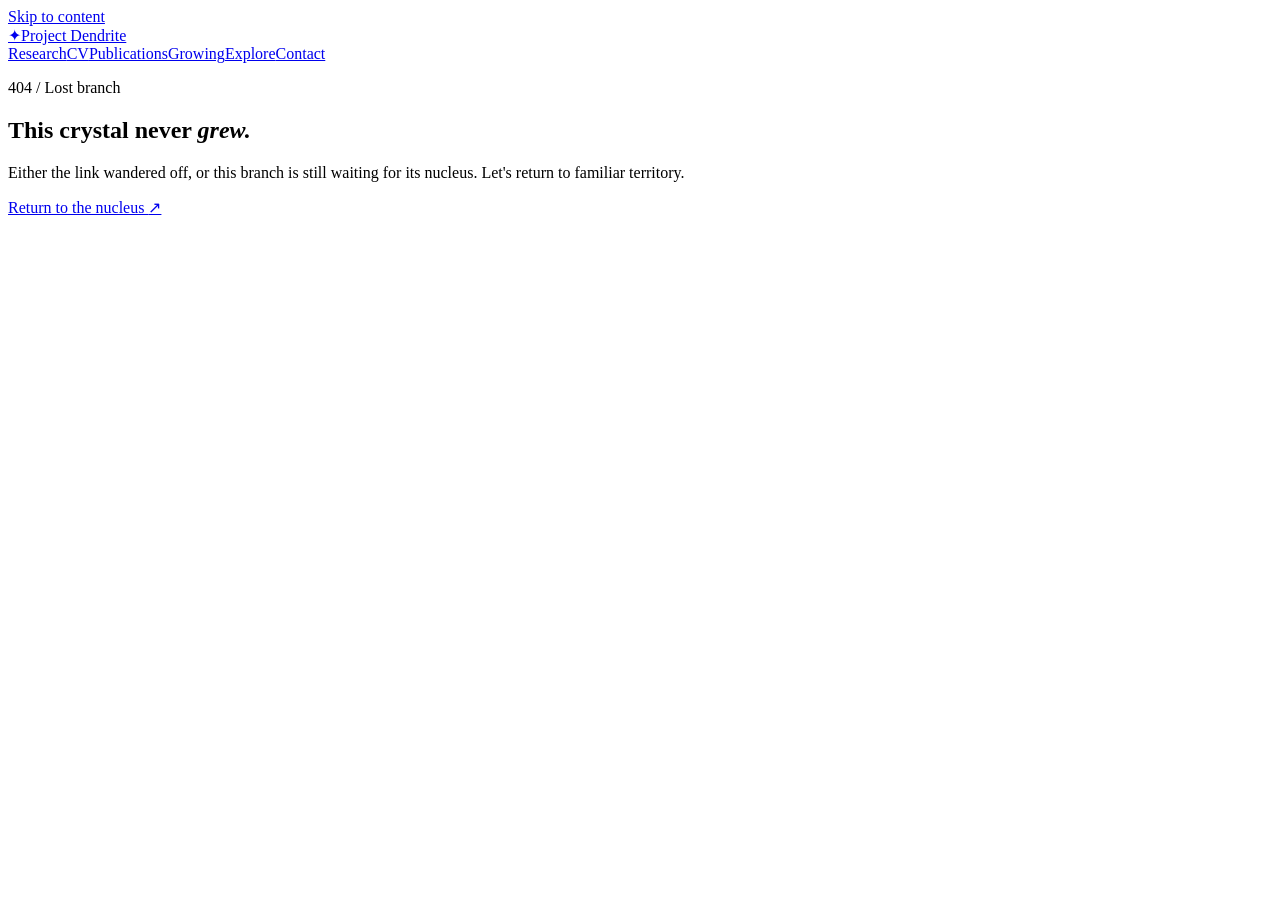
==== 404/index.html @ e02a98fd "Publish Ifzal Hussain portfolio" ====
<!DOCTYPE html><html lang="en" data-scroll-behavior="smooth" class="manrope_5285890a-module__0sAlGq__variable jetbrains_mono_e6129a51-module__UWGkRa__variable h-full antialiased"><head><meta charSet="utf-8"/><meta name="viewport" content="width=device-width, initial-scale=1"/><link rel="stylesheet" href="/ifzalhussain/_next/static/chunks/307wwhi88mes-.css" data-precedence="next"/><link rel="preload" as="script" fetchPriority="low" href="/ifzalhussain/_next/static/chunks/0iq1i69206cyl.js"/><script src="/ifzalhussain/_next/static/chunks/0xjh-9syx-g6-.js" async=""></script><script src="/ifzalhussain/_next/static/chunks/0iec5q4ack_04.js" async=""></script><script src="/ifzalhussain/_next/static/chunks/turbopack-0tcer0au8gz-w.js" async=""></script><script src="/ifzalhussain/_next/static/chunks/05-c3ty_6dwfk.js" async=""></script><script src="/ifzalhussain/_next/static/chunks/14mrh2-p_w84d.js" async=""></script><script src="/ifzalhussain/_next/static/chunks/2-gk0ekbneyay.js" async=""></script><meta name="robots" content="noindex"/><meta name="next-size-adjust" content=""/><title>Ifzal Hussain | Simulating Magic</title><meta name="description" content="The living portfolio of Ifzal Hussain, computational materials scientist, researcher, and lifelong learner."/><meta name="application-name" content="Project Dendrite"/><meta name="author" content="Ifzal Hussain"/><link rel="manifest" href="/ifzalhussain/manifest.webmanifest"/><meta name="keywords" content="Ifzal Hussain,computational materials science,solidification modelling,equiaxed grain growth,scientific computing"/><meta name="creator" content="Ifzal Hussain"/><meta property="og:title" content="Ifzal Hussain | Simulating Magic"/><meta property="og:description" content="Research, curiosity, travel, and growth in the living portfolio of computational materials scientist Ifzal Hussain."/><meta property="og:site_name" content="Project Dendrite"/><meta property="og:type" content="website"/><meta name="twitter:card" content="summary"/><meta name="twitter:title" content="Ifzal Hussain | Simulating Magic"/><meta name="twitter:description" content="A living portfolio of computational materials science, curiosity, and growth."/><link rel="icon" href="/ifzalhussain/icon.svg?icon.29_fpfyf3gnd_.svg" sizes="any" type="image/svg+xml"/><script src="/ifzalhussain/_next/static/chunks/0cz1d0mv5g_q7.js" noModule=""></script></head><body><div hidden=""><!--$--><!--/$--></div><a class="skip-link" href="#main-content">Skip to content</a><main class="inner-shell not-found-shell" id="main-content"><div class="atmosphere" aria-hidden="true"></div><header class="site-header"><a class="wordmark" aria-label="Project Dendrite home" href="/ifzalhussain/"><span class="wordmark-mark" aria-hidden="true">✦</span><span>Project Dendrite</span></a><nav class="site-nav" aria-label="Primary navigation"><a href="/ifzalhussain/research/">Research</a><a href="/ifzalhussain/cv/">CV</a><a href="/ifzalhussain/publications/">Publications</a><a href="/ifzalhussain/growing/">Growing</a><a href="/ifzalhussain/explorer/">Explore</a><a href="/ifzalhussain/contact/">Contact</a></nav></header><section class="not-found-content"><p class="section-index">404 / Lost branch</p><h1>This crystal never <em>grew.</em></h1><p>Either the link wandered off, or this branch is still waiting for its nucleus. Let&#x27;s return to familiar territory.</p><a class="text-link" href="/ifzalhussain/">Return to the nucleus <span aria-hidden="true">↗</span></a></section></main><!--$--><!--/$--><script src="/ifzalhussain/_next/static/chunks/0iq1i69206cyl.js" id="_R_" async=""></script><script>(self.__next_f=self.__next_f||[]).push([0])</script><script>self.__next_f.push([1,"1:\"$Sreact.fragment\"\n2:I[39756,[\"/ifzalhussain/_next/static/chunks/05-c3ty_6dwfk.js\",\"/ifzalhussain/_next/static/chunks/14mrh2-p_w84d.js\"],\"default\"]\n3:I[37457,[\"/ifzalhussain/_next/static/chunks/05-c3ty_6dwfk.js\",\"/ifzalhussain/_next/static/chunks/14mrh2-p_w84d.js\"],\"default\"]\n4:I[3020,[\"/ifzalhussain/_next/static/chunks/05-c3ty_6dwfk.js\",\"/ifzalhussain/_next/static/chunks/14mrh2-p_w84d.js\",\"/ifzalhussain/_next/static/chunks/2-gk0ekbneyay.js\"],\"SiteHeader\"]\n5:I[22016,[\"/ifzalhussain/_next/static/chunks/05-c3ty_6dwfk.js\",\"/ifzalhussain/_next/static/chunks/14mrh2-p_w84d.js\",\"/ifzalhussain/_next/static/chunks/2-gk0ekbneyay.js\"],\"\"]\n6:I[97367,[\"/ifzalhussain/_next/static/chunks/05-c3ty_6dwfk.js\",\"/ifzalhussain/_next/static/chunks/14mrh2-p_w84d.js\"],\"OutletBoundary\"]\n7:\"$Sreact.suspense\"\na:I[97367,[\"/ifzalhussain/_next/static/chunks/05-c3ty_6dwfk.js\",\"/ifzalhussain/_next/static/chunks/14mrh2-p_w84d.js\"],\"ViewportBoundary\"]\nc:I[97367,[\"/ifzalhussain/_next/static/chunks/05-c3ty_6dwfk.js\",\"/ifzalhussain/_next/static/chunks/14mrh2-p_w84d.js\"],\"MetadataBoundary\"]\ne:I[68027,[\"/ifzalhussain/_next/static/chunks/05-c3ty_6dwfk.js\",\"/ifzalhussain/_next/static/chunks/14mrh2-p_w84d.js\"],\"default\",1]\n:HL[\"/ifzalhussain/_next/static/chunks/307wwhi88mes-.css\",\"style\"]\n"])</script><script>self.__next_f.push([1,"0:{\"P\":null,\"c\":[\"\",\"_not-found\",\"\"],\"q\":\"\",\"i\":false,\"f\":[[[\"\",{\"children\":[\"/_not-found\",{\"children\":[\"__PAGE__\",{}]}]},\"$undefined\",\"$undefined\",16],[[\"$\",\"$1\",\"c\",{\"children\":[[[\"$\",\"link\",\"0\",{\"rel\":\"stylesheet\",\"href\":\"/ifzalhussain/_next/static/chunks/307wwhi88mes-.css\",\"precedence\":\"next\",\"crossOrigin\":\"$undefined\",\"nonce\":\"$undefined\"}],[\"$\",\"script\",\"script-0\",{\"src\":\"/ifzalhussain/_next/static/chunks/05-c3ty_6dwfk.js\",\"async\":true,\"nonce\":\"$undefined\"}],[\"$\",\"script\",\"script-1\",{\"src\":\"/ifzalhussain/_next/static/chunks/14mrh2-p_w84d.js\",\"async\":true,\"nonce\":\"$undefined\"}]],[\"$\",\"html\",null,{\"lang\":\"en\",\"data-scroll-behavior\":\"smooth\",\"className\":\"manrope_5285890a-module__0sAlGq__variable jetbrains_mono_e6129a51-module__UWGkRa__variable h-full antialiased\",\"children\":[\"$\",\"body\",null,{\"children\":[[\"$\",\"a\",null,{\"className\":\"skip-link\",\"href\":\"#main-content\",\"children\":\"Skip to content\"}],[\"$\",\"$L2\",null,{\"parallelRouterKey\":\"children\",\"error\":\"$undefined\",\"errorStyles\":\"$undefined\",\"errorScripts\":\"$undefined\",\"template\":[\"$\",\"$L3\",null,{}],\"templateStyles\":\"$undefined\",\"templateScripts\":\"$undefined\",\"notFound\":[[\"$\",\"main\",null,{\"className\":\"inner-shell not-found-shell\",\"id\":\"main-content\",\"children\":[[\"$\",\"div\",null,{\"className\":\"atmosphere\",\"aria-hidden\":\"true\"}],[\"$\",\"$L4\",null,{}],[\"$\",\"section\",null,{\"className\":\"not-found-content\",\"children\":[[\"$\",\"p\",null,{\"className\":\"section-index\",\"children\":\"404 / Lost branch\"}],[\"$\",\"h1\",null,{\"children\":[\"This crystal never \",[\"$\",\"em\",null,{\"children\":\"grew.\"}]]}],[\"$\",\"p\",null,{\"children\":\"Either the link wandered off, or this branch is still waiting for its nucleus. Let's return to familiar territory.\"}],[\"$\",\"$L5\",null,{\"className\":\"text-link\",\"href\":\"/\",\"children\":[\"Return to the nucleus \",[\"$\",\"span\",null,{\"aria-hidden\":\"true\",\"children\":\"↗\"}]]}]]}]]}],[]],\"forbidden\":\"$undefined\",\"unauthorized\":\"$undefined\"}]]}]}]]}],{\"children\":[[\"$\",\"$1\",\"c\",{\"children\":[null,[\"$\",\"$L2\",null,{\"parallelRouterKey\":\"children\",\"error\":\"$undefined\",\"errorStyles\":\"$undefined\",\"errorScripts\":\"$undefined\",\"template\":[\"$\",\"$L3\",null,{}],\"templateStyles\":\"$undefined\",\"templateScripts\":\"$undefined\",\"notFound\":\"$undefined\",\"forbidden\":\"$undefined\",\"unauthorized\":\"$undefined\"}]]}],{\"children\":[[\"$\",\"$1\",\"c\",{\"children\":[[\"$\",\"main\",null,{\"className\":\"inner-shell not-found-shell\",\"id\":\"main-content\",\"children\":[[\"$\",\"div\",null,{\"className\":\"atmosphere\",\"aria-hidden\":\"true\"}],[\"$\",\"$L4\",null,{}],[\"$\",\"section\",null,{\"className\":\"not-found-content\",\"children\":[[\"$\",\"p\",null,{\"className\":\"section-index\",\"children\":\"404 / Lost branch\"}],[\"$\",\"h1\",null,{\"children\":[\"This crystal never \",[\"$\",\"em\",null,{\"children\":\"grew.\"}]]}],[\"$\",\"p\",null,{\"children\":\"Either the link wandered off, or this branch is still waiting for its nucleus. Let's return to familiar territory.\"}],[\"$\",\"$L5\",null,{\"className\":\"text-link\",\"href\":\"/\",\"children\":[\"Return to the nucleus \",[\"$\",\"span\",null,{\"aria-hidden\":\"true\",\"children\":\"↗\"}]]}]]}]]}],[[\"$\",\"script\",\"script-0\",{\"src\":\"/ifzalhussain/_next/static/chunks/2-gk0ekbneyay.js\",\"async\":true,\"nonce\":\"$undefined\"}]],[\"$\",\"$L6\",null,{\"children\":[\"$\",\"$7\",null,{\"name\":\"Next.MetadataOutlet\",\"children\":\"$@8\"}]}]]}],{},null,false,null]},null,false,\"$@9\"]},null,false,null],[\"$\",\"$1\",\"h\",{\"children\":[[\"$\",\"meta\",null,{\"name\":\"robots\",\"content\":\"noindex\"}],[\"$\",\"$La\",null,{\"children\":\"$Lb\"}],[\"$\",\"div\",null,{\"hidden\":true,\"children\":[\"$\",\"$Lc\",null,{\"children\":[\"$\",\"$7\",null,{\"name\":\"Next.Metadata\",\"children\":\"$Ld\"}]}]}],[\"$\",\"meta\",null,{\"name\":\"next-size-adjust\",\"content\":\"\"}]]}],false]],\"m\":\"$undefined\",\"G\":[\"$e\",[[\"$\",\"link\",\"0\",{\"rel\":\"stylesheet\",\"href\":\"/ifzalhussain/_next/static/chunks/307wwhi88mes-.css\",\"precedence\":\"next\",\"crossOrigin\":\"$undefined\",\"nonce\":\"$undefined\"}]]],\"S\":true,\"h\":null,\"s\":\"$undefined\",\"l\":\"$undefined\",\"p\":\"$undefined\",\"d\":\"$undefined\",\"b\":\"nxE-ceDWRSmCqzWCRZ4Ez\"}\n"])</script><script>self.__next_f.push([1,"f:[]\n9:\"$Wf\"\n"])</script><script>self.__next_f.push([1,"b:[[\"$\",\"meta\",\"0\",{\"charSet\":\"utf-8\"}],[\"$\",\"meta\",\"1\",{\"name\":\"viewport\",\"content\":\"width=device-width, initial-scale=1\"}]]\n"])</script><script>self.__next_f.push([1,"10:I[27201,[\"/ifzalhussain/_next/static/chunks/05-c3ty_6dwfk.js\",\"/ifzalhussain/_next/static/chunks/14mrh2-p_w84d.js\"],\"IconMark\"]\n8:null\n"])</script><script>self.__next_f.push([1,"d:[[\"$\",\"title\",\"0\",{\"children\":\"Ifzal Hussain | Simulating Magic\"}],[\"$\",\"meta\",\"1\",{\"name\":\"description\",\"content\":\"The living portfolio of Ifzal Hussain, computational materials scientist, researcher, and lifelong learner.\"}],[\"$\",\"meta\",\"2\",{\"name\":\"application-name\",\"content\":\"Project Dendrite\"}],[\"$\",\"meta\",\"3\",{\"name\":\"author\",\"content\":\"Ifzal Hussain\"}],[\"$\",\"link\",\"4\",{\"rel\":\"manifest\",\"href\":\"/ifzalhussain/manifest.webmanifest\",\"crossOrigin\":\"$undefined\"}],[\"$\",\"meta\",\"5\",{\"name\":\"keywords\",\"content\":\"Ifzal Hussain,computational materials science,solidification modelling,equiaxed grain growth,scientific computing\"}],[\"$\",\"meta\",\"6\",{\"name\":\"creator\",\"content\":\"Ifzal Hussain\"}],[\"$\",\"meta\",\"7\",{\"property\":\"og:title\",\"content\":\"Ifzal Hussain | Simulating Magic\"}],[\"$\",\"meta\",\"8\",{\"property\":\"og:description\",\"content\":\"Research, curiosity, travel, and growth in the living portfolio of computational materials scientist Ifzal Hussain.\"}],[\"$\",\"meta\",\"9\",{\"property\":\"og:site_name\",\"content\":\"Project Dendrite\"}],[\"$\",\"meta\",\"10\",{\"property\":\"og:type\",\"content\":\"website\"}],[\"$\",\"meta\",\"11\",{\"name\":\"twitter:card\",\"content\":\"summary\"}],[\"$\",\"meta\",\"12\",{\"name\":\"twitter:title\",\"content\":\"Ifzal Hussain | Simulating Magic\"}],[\"$\",\"meta\",\"13\",{\"name\":\"twitter:description\",\"content\":\"A living portfolio of computational materials science, curiosity, and growth.\"}],[\"$\",\"link\",\"14\",{\"rel\":\"icon\",\"href\":\"/ifzalhussain/icon.svg?icon.29_fpfyf3gnd_.svg\",\"sizes\":\"any\",\"type\":\"image/svg+xml\"}],[\"$\",\"$L10\",\"15\",{}]]\n"])</script></body></html>
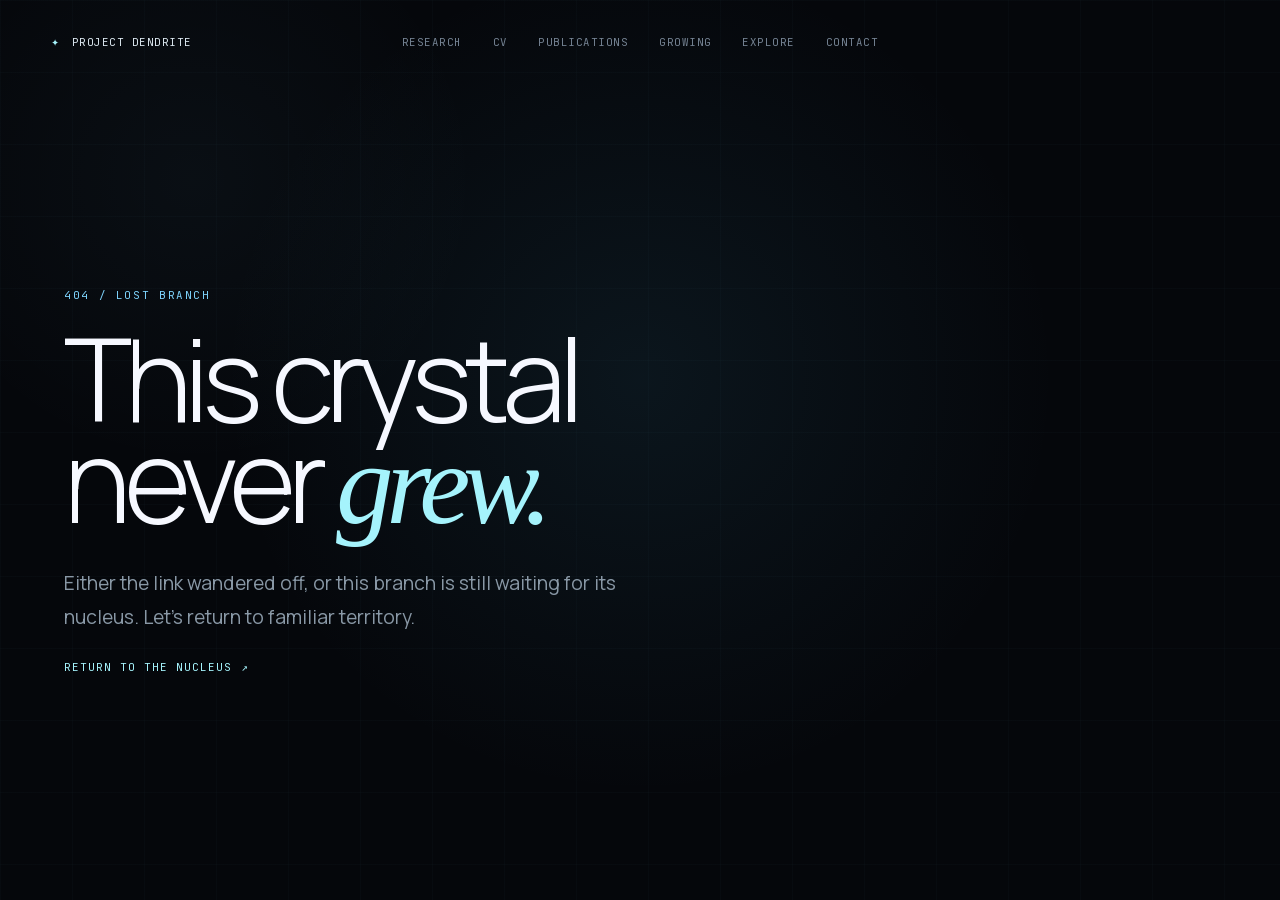
==== commit 41476d60: "Move portfolio to root GitHub Pages address" ====
--- a/404/index.html
+++ b/404/index.html
@@ -1 +1 @@
-<!DOCTYPE html><html lang="en" data-scroll-behavior="smooth" class="manrope_5285890a-module__0sAlGq__variable jetbrains_mono_e6129a51-module__UWGkRa__variable h-full antialiased"><head><meta charSet="utf-8"/><meta name="viewport" content="width=device-width, initial-scale=1"/><link rel="stylesheet" href="/ifzalhussain/_next/static/chunks/307wwhi88mes-.css" data-precedence="next"/><link rel="preload" as="script" fetchPriority="low" href="/ifzalhussain/_next/static/chunks/0iq1i69206cyl.js"/><script src="/ifzalhussain/_next/static/chunks/0xjh-9syx-g6-.js" async=""></script><script src="/ifzalhussain/_next/static/chunks/0iec5q4ack_04.js" async=""></script><script src="/ifzalhussain/_next/static/chunks/turbopack-0tcer0au8gz-w.js" async=""></script><script src="/ifzalhussain/_next/static/chunks/05-c3ty_6dwfk.js" async=""></script><script src="/ifzalhussain/_next/static/chunks/14mrh2-p_w84d.js" async=""></script><script src="/ifzalhussain/_next/static/chunks/2-gk0ekbneyay.js" async=""></script><meta name="robots" content="noindex"/><meta name="next-size-adjust" content=""/><title>Ifzal Hussain | Simulating Magic</title><meta name="description" content="The living portfolio of Ifzal Hussain, computational materials scientist, researcher, and lifelong learner."/><meta name="application-name" content="Project Dendrite"/><meta name="author" content="Ifzal Hussain"/><link rel="manifest" href="/ifzalhussain/manifest.webmanifest"/><meta name="keywords" content="Ifzal Hussain,computational materials science,solidification modelling,equiaxed grain growth,scientific computing"/><meta name="creator" content="Ifzal Hussain"/><meta property="og:title" content="Ifzal Hussain | Simulating Magic"/><meta property="og:description" content="Research, curiosity, travel, and growth in the living portfolio of computational materials scientist Ifzal Hussain."/><meta property="og:site_name" content="Project Dendrite"/><meta property="og:type" content="website"/><meta name="twitter:card" content="summary"/><meta name="twitter:title" content="Ifzal Hussain | Simulating Magic"/><meta name="twitter:description" content="A living portfolio of computational materials science, curiosity, and growth."/><link rel="icon" href="/ifzalhussain/icon.svg?icon.29_fpfyf3gnd_.svg" sizes="any" type="image/svg+xml"/><script src="/ifzalhussain/_next/static/chunks/0cz1d0mv5g_q7.js" noModule=""></script></head><body><div hidden=""><!--$--><!--/$--></div><a class="skip-link" href="#main-content">Skip to content</a><main class="inner-shell not-found-shell" id="main-content"><div class="atmosphere" aria-hidden="true"></div><header class="site-header"><a class="wordmark" aria-label="Project Dendrite home" href="/ifzalhussain/"><span class="wordmark-mark" aria-hidden="true">✦</span><span>Project Dendrite</span></a><nav class="site-nav" aria-label="Primary navigation"><a href="/ifzalhussain/research/">Research</a><a href="/ifzalhussain/cv/">CV</a><a href="/ifzalhussain/publications/">Publications</a><a href="/ifzalhussain/growing/">Growing</a><a href="/ifzalhussain/explorer/">Explore</a><a href="/ifzalhussain/contact/">Contact</a></nav></header><section class="not-found-content"><p class="section-index">404 / Lost branch</p><h1>This crystal never <em>grew.</em></h1><p>Either the link wandered off, or this branch is still waiting for its nucleus. Let&#x27;s return to familiar territory.</p><a class="text-link" href="/ifzalhussain/">Return to the nucleus <span aria-hidden="true">↗</span></a></section></main><!--$--><!--/$--><script src="/ifzalhussain/_next/static/chunks/0iq1i69206cyl.js" id="_R_" async=""></script><script>(self.__next_f=self.__next_f||[]).push([0])</script><script>self.__next_f.push([1,"1:\"$Sreact.fragment\"\n2:I[39756,[\"/ifzalhussain/_next/static/chunks/05-c3ty_6dwfk.js\",\"/ifzalhussain/_next/static/chunks/14mrh2-p_w84d.js\"],\"default\"]\n3:I[37457,[\"/ifzalhussain/_next/static/chunks/05-c3ty_6dwfk.js\",\"/ifzalhussain/_next/static/chunks/14mrh2-p_w84d.js\"],\"default\"]\n4:I[3020,[\"/ifzalhussain/_next/static/chunks/05-c3ty_6dwfk.js\",\"/ifzalhussain/_next/static/chunks/14mrh2-p_w84d.js\",\"/ifzalhussain/_next/static/chunks/2-gk0ekbneyay.js\"],\"SiteHeader\"]\n5:I[22016,[\"/ifzalhussain/_next/static/chunks/05-c3ty_6dwfk.js\",\"/ifzalhussain/_next/static/chunks/14mrh2-p_w84d.js\",\"/ifzalhussain/_next/static/chunks/2-gk0ekbneyay.js\"],\"\"]\n6:I[97367,[\"/ifzalhussain/_next/static/chunks/05-c3ty_6dwfk.js\",\"/ifzalhussain/_next/static/chunks/14mrh2-p_w84d.js\"],\"OutletBoundary\"]\n7:\"$Sreact.suspense\"\na:I[97367,[\"/ifzalhussain/_next/static/chunks/05-c3ty_6dwfk.js\",\"/ifzalhussain/_next/static/chunks/14mrh2-p_w84d.js\"],\"ViewportBoundary\"]\nc:I[97367,[\"/ifzalhussain/_next/static/chunks/05-c3ty_6dwfk.js\",\"/ifzalhussain/_next/static/chunks/14mrh2-p_w84d.js\"],\"MetadataBoundary\"]\ne:I[68027,[\"/ifzalhussain/_next/static/chunks/05-c3ty_6dwfk.js\",\"/ifzalhussain/_next/static/chunks/14mrh2-p_w84d.js\"],\"default\",1]\n:HL[\"/ifzalhussain/_next/static/chunks/307wwhi88mes-.css\",\"style\"]\n"])</script><script>self.__next_f.push([1,"0:{\"P\":null,\"c\":[\"\",\"_not-found\",\"\"],\"q\":\"\",\"i\":false,\"f\":[[[\"\",{\"children\":[\"/_not-found\",{\"children\":[\"__PAGE__\",{}]}]},\"$undefined\",\"$undefined\",16],[[\"$\",\"$1\",\"c\",{\"children\":[[[\"$\",\"link\",\"0\",{\"rel\":\"stylesheet\",\"href\":\"/ifzalhussain/_next/static/chunks/307wwhi88mes-.css\",\"precedence\":\"next\",\"crossOrigin\":\"$undefined\",\"nonce\":\"$undefined\"}],[\"$\",\"script\",\"script-0\",{\"src\":\"/ifzalhussain/_next/static/chunks/05-c3ty_6dwfk.js\",\"async\":true,\"nonce\":\"$undefined\"}],[\"$\",\"script\",\"script-1\",{\"src\":\"/ifzalhussain/_next/static/chunks/14mrh2-p_w84d.js\",\"async\":true,\"nonce\":\"$undefined\"}]],[\"$\",\"html\",null,{\"lang\":\"en\",\"data-scroll-behavior\":\"smooth\",\"className\":\"manrope_5285890a-module__0sAlGq__variable jetbrains_mono_e6129a51-module__UWGkRa__variable h-full antialiased\",\"children\":[\"$\",\"body\",null,{\"children\":[[\"$\",\"a\",null,{\"className\":\"skip-link\",\"href\":\"#main-content\",\"children\":\"Skip to content\"}],[\"$\",\"$L2\",null,{\"parallelRouterKey\":\"children\",\"error\":\"$undefined\",\"errorStyles\":\"$undefined\",\"errorScripts\":\"$undefined\",\"template\":[\"$\",\"$L3\",null,{}],\"templateStyles\":\"$undefined\",\"templateScripts\":\"$undefined\",\"notFound\":[[\"$\",\"main\",null,{\"className\":\"inner-shell not-found-shell\",\"id\":\"main-content\",\"children\":[[\"$\",\"div\",null,{\"className\":\"atmosphere\",\"aria-hidden\":\"true\"}],[\"$\",\"$L4\",null,{}],[\"$\",\"section\",null,{\"className\":\"not-found-content\",\"children\":[[\"$\",\"p\",null,{\"className\":\"section-index\",\"children\":\"404 / Lost branch\"}],[\"$\",\"h1\",null,{\"children\":[\"This crystal never \",[\"$\",\"em\",null,{\"children\":\"grew.\"}]]}],[\"$\",\"p\",null,{\"children\":\"Either the link wandered off, or this branch is still waiting for its nucleus. Let's return to familiar territory.\"}],[\"$\",\"$L5\",null,{\"className\":\"text-link\",\"href\":\"/\",\"children\":[\"Return to the nucleus \",[\"$\",\"span\",null,{\"aria-hidden\":\"true\",\"children\":\"↗\"}]]}]]}]]}],[]],\"forbidden\":\"$undefined\",\"unauthorized\":\"$undefined\"}]]}]}]]}],{\"children\":[[\"$\",\"$1\",\"c\",{\"children\":[null,[\"$\",\"$L2\",null,{\"parallelRouterKey\":\"children\",\"error\":\"$undefined\",\"errorStyles\":\"$undefined\",\"errorScripts\":\"$undefined\",\"template\":[\"$\",\"$L3\",null,{}],\"templateStyles\":\"$undefined\",\"templateScripts\":\"$undefined\",\"notFound\":\"$undefined\",\"forbidden\":\"$undefined\",\"unauthorized\":\"$undefined\"}]]}],{\"children\":[[\"$\",\"$1\",\"c\",{\"children\":[[\"$\",\"main\",null,{\"className\":\"inner-shell not-found-shell\",\"id\":\"main-content\",\"children\":[[\"$\",\"div\",null,{\"className\":\"atmosphere\",\"aria-hidden\":\"true\"}],[\"$\",\"$L4\",null,{}],[\"$\",\"section\",null,{\"className\":\"not-found-content\",\"children\":[[\"$\",\"p\",null,{\"className\":\"section-index\",\"children\":\"404 / Lost branch\"}],[\"$\",\"h1\",null,{\"children\":[\"This crystal never \",[\"$\",\"em\",null,{\"children\":\"grew.\"}]]}],[\"$\",\"p\",null,{\"children\":\"Either the link wandered off, or this branch is still waiting for its nucleus. Let's return to familiar territory.\"}],[\"$\",\"$L5\",null,{\"className\":\"text-link\",\"href\":\"/\",\"children\":[\"Return to the nucleus \",[\"$\",\"span\",null,{\"aria-hidden\":\"true\",\"children\":\"↗\"}]]}]]}]]}],[[\"$\",\"script\",\"script-0\",{\"src\":\"/ifzalhussain/_next/static/chunks/2-gk0ekbneyay.js\",\"async\":true,\"nonce\":\"$undefined\"}]],[\"$\",\"$L6\",null,{\"children\":[\"$\",\"$7\",null,{\"name\":\"Next.MetadataOutlet\",\"children\":\"$@8\"}]}]]}],{},null,false,null]},null,false,\"$@9\"]},null,false,null],[\"$\",\"$1\",\"h\",{\"children\":[[\"$\",\"meta\",null,{\"name\":\"robots\",\"content\":\"noindex\"}],[\"$\",\"$La\",null,{\"children\":\"$Lb\"}],[\"$\",\"div\",null,{\"hidden\":true,\"children\":[\"$\",\"$Lc\",null,{\"children\":[\"$\",\"$7\",null,{\"name\":\"Next.Metadata\",\"children\":\"$Ld\"}]}]}],[\"$\",\"meta\",null,{\"name\":\"next-size-adjust\",\"content\":\"\"}]]}],false]],\"m\":\"$undefined\",\"G\":[\"$e\",[[\"$\",\"link\",\"0\",{\"rel\":\"stylesheet\",\"href\":\"/ifzalhussain/_next/static/chunks/307wwhi88mes-.css\",\"precedence\":\"next\",\"crossOrigin\":\"$undefined\",\"nonce\":\"$undefined\"}]]],\"S\":true,\"h\":null,\"s\":\"$undefined\",\"l\":\"$undefined\",\"p\":\"$undefined\",\"d\":\"$undefined\",\"b\":\"nxE-ceDWRSmCqzWCRZ4Ez\"}\n"])</script><script>self.__next_f.push([1,"f:[]\n9:\"$Wf\"\n"])</script><script>self.__next_f.push([1,"b:[[\"$\",\"meta\",\"0\",{\"charSet\":\"utf-8\"}],[\"$\",\"meta\",\"1\",{\"name\":\"viewport\",\"content\":\"width=device-width, initial-scale=1\"}]]\n"])</script><script>self.__next_f.push([1,"10:I[27201,[\"/ifzalhussain/_next/static/chunks/05-c3ty_6dwfk.js\",\"/ifzalhussain/_next/static/chunks/14mrh2-p_w84d.js\"],\"IconMark\"]\n8:null\n"])</script><script>self.__next_f.push([1,"d:[[\"$\",\"title\",\"0\",{\"children\":\"Ifzal Hussain | Simulating Magic\"}],[\"$\",\"meta\",\"1\",{\"name\":\"description\",\"content\":\"The living portfolio of Ifzal Hussain, computational materials scientist, researcher, and lifelong learner.\"}],[\"$\",\"meta\",\"2\",{\"name\":\"application-name\",\"content\":\"Project Dendrite\"}],[\"$\",\"meta\",\"3\",{\"name\":\"author\",\"content\":\"Ifzal Hussain\"}],[\"$\",\"link\",\"4\",{\"rel\":\"manifest\",\"href\":\"/ifzalhussain/manifest.webmanifest\",\"crossOrigin\":\"$undefined\"}],[\"$\",\"meta\",\"5\",{\"name\":\"keywords\",\"content\":\"Ifzal Hussain,computational materials science,solidification modelling,equiaxed grain growth,scientific computing\"}],[\"$\",\"meta\",\"6\",{\"name\":\"creator\",\"content\":\"Ifzal Hussain\"}],[\"$\",\"meta\",\"7\",{\"property\":\"og:title\",\"content\":\"Ifzal Hussain | Simulating Magic\"}],[\"$\",\"meta\",\"8\",{\"property\":\"og:description\",\"content\":\"Research, curiosity, travel, and growth in the living portfolio of computational materials scientist Ifzal Hussain.\"}],[\"$\",\"meta\",\"9\",{\"property\":\"og:site_name\",\"content\":\"Project Dendrite\"}],[\"$\",\"meta\",\"10\",{\"property\":\"og:type\",\"content\":\"website\"}],[\"$\",\"meta\",\"11\",{\"name\":\"twitter:card\",\"content\":\"summary\"}],[\"$\",\"meta\",\"12\",{\"name\":\"twitter:title\",\"content\":\"Ifzal Hussain | Simulating Magic\"}],[\"$\",\"meta\",\"13\",{\"name\":\"twitter:description\",\"content\":\"A living portfolio of computational materials science, curiosity, and growth.\"}],[\"$\",\"link\",\"14\",{\"rel\":\"icon\",\"href\":\"/ifzalhussain/icon.svg?icon.29_fpfyf3gnd_.svg\",\"sizes\":\"any\",\"type\":\"image/svg+xml\"}],[\"$\",\"$L10\",\"15\",{}]]\n"])</script></body></html>+<!DOCTYPE html><html lang="en" data-scroll-behavior="smooth" class="manrope_5285890a-module__0sAlGq__variable jetbrains_mono_e6129a51-module__UWGkRa__variable h-full antialiased"><head><meta charSet="utf-8"/><meta name="viewport" content="width=device-width, initial-scale=1"/><link rel="stylesheet" href="/_next/static/chunks/307wwhi88mes-.css" data-precedence="next"/><link rel="preload" as="script" fetchPriority="low" href="/_next/static/chunks/0iq1i69206cyl.js"/><script src="/_next/static/chunks/3ajz_k1jdii39.js" async=""></script><script src="/_next/static/chunks/0iec5q4ack_04.js" async=""></script><script src="/_next/static/chunks/turbopack-0daykj78xy7ee.js" async=""></script><script src="/_next/static/chunks/05-c3ty_6dwfk.js" async=""></script><script src="/_next/static/chunks/14mrh2-p_w84d.js" async=""></script><script src="/_next/static/chunks/2-gk0ekbneyay.js" async=""></script><meta name="robots" content="noindex"/><meta name="next-size-adjust" content=""/><title>Ifzal Hussain | Simulating Magic</title><meta name="description" content="The living portfolio of Ifzal Hussain, computational materials scientist, researcher, and lifelong learner."/><meta name="application-name" content="Project Dendrite"/><meta name="author" content="Ifzal Hussain"/><link rel="manifest" href="/manifest.webmanifest"/><meta name="keywords" content="Ifzal Hussain,computational materials science,solidification modelling,equiaxed grain growth,scientific computing"/><meta name="creator" content="Ifzal Hussain"/><meta property="og:title" content="Ifzal Hussain | Simulating Magic"/><meta property="og:description" content="Research, curiosity, travel, and growth in the living portfolio of computational materials scientist Ifzal Hussain."/><meta property="og:site_name" content="Project Dendrite"/><meta property="og:type" content="website"/><meta name="twitter:card" content="summary"/><meta name="twitter:title" content="Ifzal Hussain | Simulating Magic"/><meta name="twitter:description" content="A living portfolio of computational materials science, curiosity, and growth."/><link rel="icon" href="/icon.svg?icon.29_fpfyf3gnd_.svg" sizes="any" type="image/svg+xml"/><script src="/_next/static/chunks/0cz1d0mv5g_q7.js" noModule=""></script></head><body><div hidden=""><!--$--><!--/$--></div><a class="skip-link" href="#main-content">Skip to content</a><main class="inner-shell not-found-shell" id="main-content"><div class="atmosphere" aria-hidden="true"></div><header class="site-header"><a class="wordmark" aria-label="Project Dendrite home" href="/"><span class="wordmark-mark" aria-hidden="true">✦</span><span>Project Dendrite</span></a><nav class="site-nav" aria-label="Primary navigation"><a href="/research/">Research</a><a href="/cv/">CV</a><a href="/publications/">Publications</a><a href="/growing/">Growing</a><a href="/explorer/">Explore</a><a href="/contact/">Contact</a></nav></header><section class="not-found-content"><p class="section-index">404 / Lost branch</p><h1>This crystal never <em>grew.</em></h1><p>Either the link wandered off, or this branch is still waiting for its nucleus. Let&#x27;s return to familiar territory.</p><a class="text-link" href="/">Return to the nucleus <span aria-hidden="true">↗</span></a></section></main><!--$--><!--/$--><script src="/_next/static/chunks/0iq1i69206cyl.js" id="_R_" async=""></script><script>(self.__next_f=self.__next_f||[]).push([0])</script><script>self.__next_f.push([1,"1:\"$Sreact.fragment\"\n2:I[39756,[\"/_next/static/chunks/05-c3ty_6dwfk.js\",\"/_next/static/chunks/14mrh2-p_w84d.js\"],\"default\"]\n3:I[37457,[\"/_next/static/chunks/05-c3ty_6dwfk.js\",\"/_next/static/chunks/14mrh2-p_w84d.js\"],\"default\"]\n4:I[3020,[\"/_next/static/chunks/05-c3ty_6dwfk.js\",\"/_next/static/chunks/14mrh2-p_w84d.js\",\"/_next/static/chunks/2-gk0ekbneyay.js\"],\"SiteHeader\"]\n5:I[22016,[\"/_next/static/chunks/05-c3ty_6dwfk.js\",\"/_next/static/chunks/14mrh2-p_w84d.js\",\"/_next/static/chunks/2-gk0ekbneyay.js\"],\"\"]\n6:I[97367,[\"/_next/static/chunks/05-c3ty_6dwfk.js\",\"/_next/static/chunks/14mrh2-p_w84d.js\"],\"OutletBoundary\"]\n7:\"$Sreact.suspense\"\na:I[97367,[\"/_next/static/chunks/05-c3ty_6dwfk.js\",\"/_next/static/chunks/14mrh2-p_w84d.js\"],\"ViewportBoundary\"]\nc:I[97367,[\"/_next/static/chunks/05-c3ty_6dwfk.js\",\"/_next/static/chunks/14mrh2-p_w84d.js\"],\"MetadataBoundary\"]\ne:I[68027,[\"/_next/static/chunks/05-c3ty_6dwfk.js\",\"/_next/static/chunks/14mrh2-p_w84d.js\"],\"default\",1]\n:HL[\"/_next/static/chunks/307wwhi88mes-.css\",\"style\"]\n"])</script><script>self.__next_f.push([1,"0:{\"P\":null,\"c\":[\"\",\"_not-found\",\"\"],\"q\":\"\",\"i\":false,\"f\":[[[\"\",{\"children\":[\"/_not-found\",{\"children\":[\"__PAGE__\",{}]}]},\"$undefined\",\"$undefined\",16],[[\"$\",\"$1\",\"c\",{\"children\":[[[\"$\",\"link\",\"0\",{\"rel\":\"stylesheet\",\"href\":\"/_next/static/chunks/307wwhi88mes-.css\",\"precedence\":\"next\",\"crossOrigin\":\"$undefined\",\"nonce\":\"$undefined\"}],[\"$\",\"script\",\"script-0\",{\"src\":\"/_next/static/chunks/05-c3ty_6dwfk.js\",\"async\":true,\"nonce\":\"$undefined\"}],[\"$\",\"script\",\"script-1\",{\"src\":\"/_next/static/chunks/14mrh2-p_w84d.js\",\"async\":true,\"nonce\":\"$undefined\"}]],[\"$\",\"html\",null,{\"lang\":\"en\",\"data-scroll-behavior\":\"smooth\",\"className\":\"manrope_5285890a-module__0sAlGq__variable jetbrains_mono_e6129a51-module__UWGkRa__variable h-full antialiased\",\"children\":[\"$\",\"body\",null,{\"children\":[[\"$\",\"a\",null,{\"className\":\"skip-link\",\"href\":\"#main-content\",\"children\":\"Skip to content\"}],[\"$\",\"$L2\",null,{\"parallelRouterKey\":\"children\",\"error\":\"$undefined\",\"errorStyles\":\"$undefined\",\"errorScripts\":\"$undefined\",\"template\":[\"$\",\"$L3\",null,{}],\"templateStyles\":\"$undefined\",\"templateScripts\":\"$undefined\",\"notFound\":[[\"$\",\"main\",null,{\"className\":\"inner-shell not-found-shell\",\"id\":\"main-content\",\"children\":[[\"$\",\"div\",null,{\"className\":\"atmosphere\",\"aria-hidden\":\"true\"}],[\"$\",\"$L4\",null,{}],[\"$\",\"section\",null,{\"className\":\"not-found-content\",\"children\":[[\"$\",\"p\",null,{\"className\":\"section-index\",\"children\":\"404 / Lost branch\"}],[\"$\",\"h1\",null,{\"children\":[\"This crystal never \",[\"$\",\"em\",null,{\"children\":\"grew.\"}]]}],[\"$\",\"p\",null,{\"children\":\"Either the link wandered off, or this branch is still waiting for its nucleus. Let's return to familiar territory.\"}],[\"$\",\"$L5\",null,{\"className\":\"text-link\",\"href\":\"/\",\"children\":[\"Return to the nucleus \",[\"$\",\"span\",null,{\"aria-hidden\":\"true\",\"children\":\"↗\"}]]}]]}]]}],[]],\"forbidden\":\"$undefined\",\"unauthorized\":\"$undefined\"}]]}]}]]}],{\"children\":[[\"$\",\"$1\",\"c\",{\"children\":[null,[\"$\",\"$L2\",null,{\"parallelRouterKey\":\"children\",\"error\":\"$undefined\",\"errorStyles\":\"$undefined\",\"errorScripts\":\"$undefined\",\"template\":[\"$\",\"$L3\",null,{}],\"templateStyles\":\"$undefined\",\"templateScripts\":\"$undefined\",\"notFound\":\"$undefined\",\"forbidden\":\"$undefined\",\"unauthorized\":\"$undefined\"}]]}],{\"children\":[[\"$\",\"$1\",\"c\",{\"children\":[[\"$\",\"main\",null,{\"className\":\"inner-shell not-found-shell\",\"id\":\"main-content\",\"children\":[[\"$\",\"div\",null,{\"className\":\"atmosphere\",\"aria-hidden\":\"true\"}],[\"$\",\"$L4\",null,{}],[\"$\",\"section\",null,{\"className\":\"not-found-content\",\"children\":[[\"$\",\"p\",null,{\"className\":\"section-index\",\"children\":\"404 / Lost branch\"}],[\"$\",\"h1\",null,{\"children\":[\"This crystal never \",[\"$\",\"em\",null,{\"children\":\"grew.\"}]]}],[\"$\",\"p\",null,{\"children\":\"Either the link wandered off, or this branch is still waiting for its nucleus. Let's return to familiar territory.\"}],[\"$\",\"$L5\",null,{\"className\":\"text-link\",\"href\":\"/\",\"children\":[\"Return to the nucleus \",[\"$\",\"span\",null,{\"aria-hidden\":\"true\",\"children\":\"↗\"}]]}]]}]]}],[[\"$\",\"script\",\"script-0\",{\"src\":\"/_next/static/chunks/2-gk0ekbneyay.js\",\"async\":true,\"nonce\":\"$undefined\"}]],[\"$\",\"$L6\",null,{\"children\":[\"$\",\"$7\",null,{\"name\":\"Next.MetadataOutlet\",\"children\":\"$@8\"}]}]]}],{},null,false,null]},null,false,\"$@9\"]},null,false,null],[\"$\",\"$1\",\"h\",{\"children\":[[\"$\",\"meta\",null,{\"name\":\"robots\",\"content\":\"noindex\"}],[\"$\",\"$La\",null,{\"children\":\"$Lb\"}],[\"$\",\"div\",null,{\"hidden\":true,\"children\":[\"$\",\"$Lc\",null,{\"children\":[\"$\",\"$7\",null,{\"name\":\"Next.Metadata\",\"children\":\"$Ld\"}]}]}],[\"$\",\"meta\",null,{\"name\":\"next-size-adjust\",\"content\":\"\"}]]}],false]],\"m\":\"$undefined\",\"G\":[\"$e\",[[\"$\",\"link\",\"0\",{\"rel\":\"stylesheet\",\"href\":\"/_next/static/chunks/307wwhi88mes-.css\",\"precedence\":\"next\",\"crossOrigin\":\"$undefined\",\"nonce\":\"$undefined\"}]]],\"S\":true,\"h\":null,\"s\":\"$undefined\",\"l\":\"$undefined\",\"p\":\"$undefined\",\"d\":\"$undefined\",\"b\":\"TsjqwL4dJBD-L3i6ft4jI\"}\n"])</script><script>self.__next_f.push([1,"f:[]\n9:\"$Wf\"\n"])</script><script>self.__next_f.push([1,"b:[[\"$\",\"meta\",\"0\",{\"charSet\":\"utf-8\"}],[\"$\",\"meta\",\"1\",{\"name\":\"viewport\",\"content\":\"width=device-width, initial-scale=1\"}]]\n"])</script><script>self.__next_f.push([1,"10:I[27201,[\"/_next/static/chunks/05-c3ty_6dwfk.js\",\"/_next/static/chunks/14mrh2-p_w84d.js\"],\"IconMark\"]\n8:null\n"])</script><script>self.__next_f.push([1,"d:[[\"$\",\"title\",\"0\",{\"children\":\"Ifzal Hussain | Simulating Magic\"}],[\"$\",\"meta\",\"1\",{\"name\":\"description\",\"content\":\"The living portfolio of Ifzal Hussain, computational materials scientist, researcher, and lifelong learner.\"}],[\"$\",\"meta\",\"2\",{\"name\":\"application-name\",\"content\":\"Project Dendrite\"}],[\"$\",\"meta\",\"3\",{\"name\":\"author\",\"content\":\"Ifzal Hussain\"}],[\"$\",\"link\",\"4\",{\"rel\":\"manifest\",\"href\":\"/manifest.webmanifest\",\"crossOrigin\":\"$undefined\"}],[\"$\",\"meta\",\"5\",{\"name\":\"keywords\",\"content\":\"Ifzal Hussain,computational materials science,solidification modelling,equiaxed grain growth,scientific computing\"}],[\"$\",\"meta\",\"6\",{\"name\":\"creator\",\"content\":\"Ifzal Hussain\"}],[\"$\",\"meta\",\"7\",{\"property\":\"og:title\",\"content\":\"Ifzal Hussain | Simulating Magic\"}],[\"$\",\"meta\",\"8\",{\"property\":\"og:description\",\"content\":\"Research, curiosity, travel, and growth in the living portfolio of computational materials scientist Ifzal Hussain.\"}],[\"$\",\"meta\",\"9\",{\"property\":\"og:site_name\",\"content\":\"Project Dendrite\"}],[\"$\",\"meta\",\"10\",{\"property\":\"og:type\",\"content\":\"website\"}],[\"$\",\"meta\",\"11\",{\"name\":\"twitter:card\",\"content\":\"summary\"}],[\"$\",\"meta\",\"12\",{\"name\":\"twitter:title\",\"content\":\"Ifzal Hussain | Simulating Magic\"}],[\"$\",\"meta\",\"13\",{\"name\":\"twitter:description\",\"content\":\"A living portfolio of computational materials science, curiosity, and growth.\"}],[\"$\",\"link\",\"14\",{\"rel\":\"icon\",\"href\":\"/icon.svg?icon.29_fpfyf3gnd_.svg\",\"sizes\":\"any\",\"type\":\"image/svg+xml\"}],[\"$\",\"$L10\",\"15\",{}]]\n"])</script></body></html>
--- a/_next/static/chunks/307wwhi88mes-.css
+++ b/_next/static/chunks/307wwhi88mes-.css
@@ -0,0 +1,3 @@
+@font-face{font-family:Manrope;font-style:normal;font-weight:200 800;font-display:swap;src:url(../media/a342834df7752944-s.3hd2l7bm32o7k.woff2)format("woff2");unicode-range:U+460-52F,U+1C80-1C8A,U+20B4,U+2DE0-2DFF,U+A640-A69F,U+FE2E-FE2F}@font-face{font-family:Manrope;font-style:normal;font-weight:200 800;font-display:swap;src:url(../media/d3fe2f289711ac3f-s.1l2zhvq5eocqf.woff2)format("woff2");unicode-range:U+301,U+400-45F,U+490-491,U+4B0-4B1,U+2116}@font-face{font-family:Manrope;font-style:normal;font-weight:200 800;font-display:swap;src:url(../media/58c4895d0a0ef7cc-s.2vhvl9vrvk-va.woff2)format("woff2");unicode-range:U+370-377,U+37A-37F,U+384-38A,U+38C,U+38E-3A1,U+3A3-3FF}@font-face{font-family:Manrope;font-style:normal;font-weight:200 800;font-display:swap;src:url(../media/bfc7db5c00d21bc5-s.173xwsdme27n8.woff2)format("woff2");unicode-range:U+102-103,U+110-111,U+128-129,U+168-169,U+1A0-1A1,U+1AF-1B0,U+300-301,U+303-304,U+308-309,U+323,U+329,U+1EA0-1EF9,U+20AB}@font-face{font-family:Manrope;font-style:normal;font-weight:200 800;font-display:swap;src:url(../media/6ab0db14f70d8ed6-s.13hnt-xgp82zk.woff2)format("woff2");unicode-range:U+100-2BA,U+2BD-2C5,U+2C7-2CC,U+2CE-2D7,U+2DD-2FF,U+304,U+308,U+329,U+1D00-1DBF,U+1E00-1E9F,U+1EF2-1EFF,U+2020,U+20A0-20AB,U+20AD-20C0,U+2113,U+2C60-2C7F,U+A720-A7FF}@font-face{font-family:Manrope;font-style:normal;font-weight:200 800;font-display:swap;src:url(../media/a343f882a40d2cc9-s.p.1sj6eobyi31rd.woff2)format("woff2");unicode-range:U+??,U+131,U+152-153,U+2BB-2BC,U+2C6,U+2DA,U+2DC,U+304,U+308,U+329,U+2000-206F,U+20AC,U+2122,U+2191,U+2193,U+2212,U+2215,U+FEFF,U+FFFD}@font-face{font-family:Manrope Fallback;src:local(Arial);ascent-override:103.31%;descent-override:29.07%;line-gap-override:0.0%;size-adjust:103.19%}.manrope_5285890a-module__0sAlGq__className{font-family:Manrope,Manrope Fallback;font-style:normal}.manrope_5285890a-module__0sAlGq__variable{--font-geist-sans:"Manrope", "Manrope Fallback"}
+@font-face{font-family:JetBrains Mono;font-style:normal;font-weight:100 800;font-display:swap;src:url(../media/13bf9871fe164e7f-s.2f7nqdagzwx2-.woff2)format("woff2");unicode-range:U+460-52F,U+1C80-1C8A,U+20B4,U+2DE0-2DFF,U+A640-A69F,U+FE2E-FE2F}@font-face{font-family:JetBrains Mono;font-style:normal;font-weight:100 800;font-display:swap;src:url(../media/cc545e633e20c56d-s.176arc174-8zp.woff2)format("woff2");unicode-range:U+301,U+400-45F,U+490-491,U+4B0-4B1,U+2116}@font-face{font-family:JetBrains Mono;font-style:normal;font-weight:100 800;font-display:swap;src:url(../media/71b036adf157cdcf-s.0bp8oijd_gu96.woff2)format("woff2");unicode-range:U+370-377,U+37A-37F,U+384-38A,U+38C,U+38E-3A1,U+3A3-3FF}@font-face{font-family:JetBrains Mono;font-style:normal;font-weight:100 800;font-display:swap;src:url(../media/89b21bb081cb7469-s.1fby2rem9ngyr.woff2)format("woff2");unicode-range:U+102-103,U+110-111,U+128-129,U+168-169,U+1A0-1A1,U+1AF-1B0,U+300-301,U+303-304,U+308-309,U+323,U+329,U+1EA0-1EF9,U+20AB}@font-face{font-family:JetBrains Mono;font-style:normal;font-weight:100 800;font-display:swap;src:url(../media/3fe682a82f50d426-s.0vfdmo25voy_0.woff2)format("woff2");unicode-range:U+100-2BA,U+2BD-2C5,U+2C7-2CC,U+2CE-2D7,U+2DD-2FF,U+304,U+308,U+329,U+1D00-1DBF,U+1E00-1E9F,U+1EF2-1EFF,U+2020,U+20A0-20AB,U+20AD-20C0,U+2113,U+2C60-2C7F,U+A720-A7FF}@font-face{font-family:JetBrains Mono;font-style:normal;font-weight:100 800;font-display:swap;src:url(../media/70bc3e132a0a741e-s.p.3t6q91iet4nsy.woff2)format("woff2");unicode-range:U+??,U+131,U+152-153,U+2BB-2BC,U+2C6,U+2DA,U+2DC,U+304,U+308,U+329,U+2000-206F,U+20AC,U+2122,U+2191,U+2193,U+2212,U+2215,U+FEFF,U+FFFD}@font-face{font-family:JetBrains Mono Fallback;src:local(Arial);ascent-override:75.79%;descent-override:22.29%;line-gap-override:0.0%;size-adjust:134.59%}.jetbrains_mono_e6129a51-module__UWGkRa__className{font-family:JetBrains Mono,JetBrains Mono Fallback;font-style:normal}.jetbrains_mono_e6129a51-module__UWGkRa__variable{--font-geist-mono:"JetBrains Mono", "JetBrains Mono Fallback"}
+@layer properties{@supports (((-webkit-hyphens:none)) and (not (margin-trim:inline))) or ((-moz-orient:inline) and (not (color:rgb(from red r g b)))){*,:before,:after,::backdrop{--tw-rotate-x:initial;--tw-rotate-y:initial;--tw-rotate-z:initial;--tw-skew-x:initial;--tw-skew-y:initial;--tw-blur:initial;--tw-brightness:initial;--tw-contrast:initial;--tw-grayscale:initial;--tw-hue-rotate:initial;--tw-invert:initial;--tw-opacity:initial;--tw-saturate:initial;--tw-sepia:initial;--tw-drop-shadow:initial;--tw-drop-shadow-color:initial;--tw-drop-shadow-alpha:100%;--tw-drop-shadow-size:initial}}}@layer theme{:root,:host{--font-sans:ui-sans-serif, system-ui, sans-serif, "Apple Color Emoji", "Segoe UI Emoji", "Segoe UI Symbol", "Noto Color Emoji";--font-mono:ui-monospace, SFMono-Regular, Menlo, Monaco, Consolas, "Liberation Mono", "Courier New", monospace;--default-font-family:var(--font-sans);--default-mono-font-family:var(--font-mono)}}@layer base{*,:after,:before,::backdrop{box-sizing:border-box;border:0 solid;margin:0;padding:0}::file-selector-button{box-sizing:border-box;border:0 solid;margin:0;padding:0}html,:host{-webkit-text-size-adjust:100%;tab-size:4;line-height:1.5;font-family:var(--default-font-family,ui-sans-serif, system-ui, sans-serif, "Apple Color Emoji", "Segoe UI Emoji", "Segoe UI Symbol", "Noto Color Emoji");font-feature-settings:var(--default-font-feature-settings,normal);font-variation-settings:var(--default-font-variation-settings,normal);-webkit-tap-highlight-color:transparent}hr{height:0;color:inherit;border-top-width:1px}abbr:where([title]){-webkit-text-decoration:underline dotted;text-decoration:underline dotted}h1,h2,h3,h4,h5,h6{font-size:inherit;font-weight:inherit}a{color:inherit;-webkit-text-decoration:inherit;-webkit-text-decoration:inherit;-webkit-text-decoration:inherit;-webkit-text-decoration:inherit;text-decoration:inherit}b,strong{font-weight:bolder}code,kbd,samp,pre{font-family:var(--default-mono-font-family,ui-monospace, SFMono-Regular, Menlo, Monaco, Consolas, "Liberation Mono", "Courier New", monospace);font-feature-settings:var(--default-mono-font-feature-settings,normal);font-variation-settings:var(--default-mono-font-variation-settings,normal);font-size:1em}small{font-size:80%}sub,sup{vertical-align:baseline;font-size:75%;line-height:0;position:relative}sub{bottom:-.25em}sup{top:-.5em}table{text-indent:0;border-color:inherit;border-collapse:collapse}:-moz-focusring{outline:auto}progress{vertical-align:baseline}summary{display:list-item}ol,ul,menu{list-style:none}img,svg,video,canvas,audio,iframe,embed,object{vertical-align:middle;display:block}img,video{max-width:100%;height:auto}button,input,select,optgroup,textarea{font:inherit;font-feature-settings:inherit;font-variation-settings:inherit;letter-spacing:inherit;color:inherit;opacity:1;background-color:#0000;border-radius:0}::file-selector-button{font:inherit;font-feature-settings:inherit;font-variation-settings:inherit;letter-spacing:inherit;color:inherit;opacity:1;background-color:#0000;border-radius:0}:where(select:is([multiple],[size])) optgroup{font-weight:bolder}:where(select:is([multiple],[size])) optgroup option{padding-inline-start:20px}::file-selector-button{margin-inline-end:4px}::placeholder{opacity:1}@supports (not ((-webkit-appearance:-apple-pay-button))) or (contain-intrinsic-size:1px){::placeholder{color:currentColor}@supports (color:color-mix(in lab, red, red)){::placeholder{color:color-mix(in oklab, currentcolor 50%, transparent)}}}textarea{resize:vertical}::-webkit-search-decoration{-webkit-appearance:none}::-webkit-date-and-time-value{min-height:1lh;text-align:inherit}::-webkit-datetime-edit{display:inline-flex}::-webkit-datetime-edit-fields-wrapper{padding:0}::-webkit-datetime-edit{padding-block:0}::-webkit-datetime-edit-year-field{padding-block:0}::-webkit-datetime-edit-month-field{padding-block:0}::-webkit-datetime-edit-day-field{padding-block:0}::-webkit-datetime-edit-hour-field{padding-block:0}::-webkit-datetime-edit-minute-field{padding-block:0}::-webkit-datetime-edit-second-field{padding-block:0}::-webkit-datetime-edit-millisecond-field{padding-block:0}::-webkit-datetime-edit-meridiem-field{padding-block:0}::-webkit-calendar-picker-indicator{line-height:1}:-moz-ui-invalid{box-shadow:none}button,input:where([type=button],[type=reset],[type=submit]){appearance:button}::file-selector-button{appearance:button}::-webkit-inner-spin-button{height:auto}::-webkit-outer-spin-button{height:auto}[hidden]:where(:not([hidden=until-found])){display:none!important}}@layer components;@layer utilities{.absolute{position:absolute}.relative{position:relative}.static{position:static}.h-full{height:100%}.grow{flex-grow:1}.transform{transform:var(--tw-rotate-x,) var(--tw-rotate-y,) var(--tw-rotate-z,) var(--tw-skew-x,) var(--tw-skew-y,)}.resize{resize:both}.antialiased{-webkit-font-smoothing:antialiased;-moz-osx-font-smoothing:grayscale}.blur{--tw-blur:blur(8px);filter:var(--tw-blur,) var(--tw-brightness,) var(--tw-contrast,) var(--tw-grayscale,) var(--tw-hue-rotate,) var(--tw-invert,) var(--tw-saturate,) var(--tw-sepia,) var(--tw-drop-shadow,)}.filter{filter:var(--tw-blur,) var(--tw-brightness,) var(--tw-contrast,) var(--tw-grayscale,) var(--tw-hue-rotate,) var(--tw-invert,) var(--tw-saturate,) var(--tw-sepia,) var(--tw-drop-shadow,)}}:root{--night:#05070b;--panel:#10151c;--crystal:#f6f8ff;--ice:#7dd3fc;--glow:#a5f3fc;--accent:#6ee7f9;--muted:#8997a8}*{box-sizing:border-box}html{background:var(--night);scroll-behavior:smooth}body{background:var(--night);color:var(--crystal);font-family:var(--font-geist-sans), Arial, sans-serif;margin:0}a{color:inherit;text-decoration:none}::selection{color:#fff;background:#7dd3fc3d}.skip-link{z-index:20;background:var(--glow);color:var(--night);font-family:var(--font-geist-mono), monospace;letter-spacing:.08em;text-transform:uppercase;padding:.75rem 1rem;font-size:.68rem;transition:transform .18s;position:fixed;top:.8rem;left:.8rem;transform:translateY(-150%)}.skip-link:focus{transform:translateY(0)}:focus-visible{outline:1px solid var(--glow);outline-offset:.35rem}.home-shell{background:linear-gradient(#7dd3fc06 1px, transparent 1px), linear-gradient(90deg, #7dd3fc06 1px, transparent 1px), var(--night);background-size:72px 72px;min-height:100svh;position:relative;overflow-x:clip}.atmosphere{pointer-events:none;background:radial-gradient(circle at 50% 42%,#4197bc1a,#0000 26rem),radial-gradient(circle at 15% 20%,#7dd3fc0a,#0000 18rem);position:absolute;inset:0}.site-header{z-index:2;width:100%;font-family:var(--font-geist-mono), monospace;letter-spacing:.14em;text-transform:uppercase;grid-template-columns:minmax(max-content,1fr) auto minmax(max-content,1fr);align-items:center;column-gap:clamp(2.5rem,5vw,6rem);padding:2rem clamp(1.5rem,4vw,4.5rem);font-size:.67rem;display:grid;position:absolute;top:0;left:0}.wordmark{color:#dbe7ef;justify-self:start;align-items:center;gap:.7rem;display:flex}.wordmark-mark{color:var(--glow);font-size:.8rem}.phase-label{color:#657384;justify-self:end}.site-nav{color:#748292;justify-self:center;align-items:center;gap:clamp(1rem,2.4vw,2.5rem);display:flex}.site-nav a{transition:color .22s;position:relative}.site-nav a:after{content:"";background:var(--ice);height:1px;transition:transform .22s;position:absolute;bottom:-.5rem;left:0;right:0;transform:scaleX(0)}.site-nav a:hover,.site-nav a.site-nav-active{color:var(--crystal)}.site-nav a:hover:after,.site-nav a.site-nav-active:after{transform:scaleX(1)}.site-nav a.site-nav-active:after{box-shadow:0 0 10px #a5f3fc8c}.hero{z-index:1;grid-template-rows:1fr auto auto 1fr;place-items:center;min-height:100svh;padding:7rem 1.5rem 2rem;display:grid;position:relative}.eyebrow{color:#8d9ba9;font-family:var(--font-geist-mono), monospace;letter-spacing:.17em;text-align:center;text-transform:uppercase;align-self:end;margin:0 0 1.6rem;font-size:clamp(.66rem,1vw,.76rem)}.crystal-stage{aspect-ratio:1;place-items:center;width:clamp(13rem,25vw,20rem);display:grid;position:relative}.crystal-stage:before,.crystal-stage:after{content:"";background:linear-gradient(90deg,#0000,#a5f3fc33,#0000);position:absolute}.crystal-stage:before{width:145%;height:1px}.crystal-stage:after{background:linear-gradient(#0000,#a5f3fc33,#0000);width:1px;height:145%}.crystal-seed{z-index:1;color:#7dd3fc59;width:100%;position:relative}.crystal-halo{transform-origin:50%;animation:5s ease-in-out infinite breathe}.crystal-orbit{stroke-width:.6px;opacity:.48}.crystal-branches{stroke-width:1.35px;filter:drop-shadow(0 0 5px #6ee7f980)}.seed-draw{stroke-dasharray:1;transition:stroke-dashoffset 70ms linear}.crystal-lattice{stroke-width:.85px;opacity:.75}.crystal-core{transform-origin:50%;animation:3.6s ease-in-out infinite pulse}.identity{text-align:center;margin-top:.7rem}.identity-kicker{color:var(--ice);font-family:var(--font-geist-mono), monospace;letter-spacing:.18em;text-transform:uppercase;margin:0 0 .85rem;font-size:clamp(.62rem,.9vw,.72rem)}.identity h1{letter-spacing:-.055em;text-transform:uppercase;margin:0;font-size:clamp(2.6rem,6.3vw,6.5rem);font-weight:300;line-height:.95}.tagline{color:#9aa7b5;letter-spacing:.24em;margin:.85rem 0 0;font-size:clamp(.9rem,1.3vw,1.1rem)}.grow-prompt{color:#7f8d9d;font-family:var(--font-geist-mono), monospace;letter-spacing:.16em;text-transform:uppercase;flex-direction:column;align-self:end;align-items:center;gap:.65rem;font-size:.65rem;transition:color .25s;display:flex}.grow-prompt:hover{color:var(--glow)}.grow-arrow{color:var(--ice);font-size:1rem;animation:2.2s ease-in-out infinite drift}.manifesto{z-index:1;border-top:1px solid #7dd3fc1a;grid-template-columns:minmax(0,1.25fr) minmax(15rem,.75fr);align-items:center;gap:clamp(3rem,8vw,8rem);max-width:72rem;min-height:58svh;margin:0 auto;padding:clamp(6rem,11vw,9rem) clamp(1.5rem,5vw,4rem);display:grid;position:relative}.manifesto:before{content:"";background:linear-gradient(#a5f3fc57,#0000);width:1px;height:clamp(3.5rem,9vh,5.5rem);position:absolute;top:0;left:50%;transform:translate(-50%)}.manifesto:after{content:"";background:var(--glow);border-radius:50%;width:.42rem;height:.42rem;position:absolute;top:-.22rem;left:50%;transform:translate(-50%);box-shadow:0 0 12px #a5f3fcbf}.section-index{color:var(--ice);font-family:var(--font-geist-mono), monospace;letter-spacing:.15em;text-transform:uppercase;font-size:.68rem}.manifesto h2{letter-spacing:-.06em;max-width:14ch;margin:1.4rem 0 1.8rem;font-size:clamp(2.4rem,4.6vw,4.6rem);font-weight:300;line-height:.95}.manifesto h2 em{color:var(--glow);font-family:Georgia,serif;font-weight:400}.manifesto-copy>p:last-child{color:#8d9baa;max-width:35rem;margin:0;font-size:clamp(1rem,1.4vw,1.15rem);line-height:1.8}.manifesto-thread{gap:2.2rem;margin:0;padding:.5rem 0 .5rem 2.2rem;list-style:none;display:grid;position:relative}.manifesto-thread:before{content:"";background:linear-gradient(#0000,#a5f3fc73 18% 82%,#0000);width:1px;position:absolute;top:0;bottom:0;left:.24rem}.manifesto-thread li{grid-template-columns:2rem 1fr;align-items:center;gap:.8rem;display:grid;position:relative}.manifesto-thread li:before{border:1px solid var(--ice);background:var(--night);content:"";width:.5rem;height:.5rem;position:absolute;left:-2.2rem;transform:rotate(45deg)}.manifesto-thread span{color:#5f6f7d;font-family:var(--font-geist-mono), monospace;letter-spacing:.08em;font-size:.58rem}.manifesto-thread div{flex-direction:column;gap:.25rem;display:flex}.manifesto-thread strong{color:#c9d6df;font-size:.88rem;font-weight:500}.manifesto-thread small{color:#71808d;font-size:.75rem}.inner-shell{background:linear-gradient(#7dd3fc05 1px, transparent 1px), linear-gradient(90deg, #7dd3fc05 1px, transparent 1px), var(--night);background-size:72px 72px;min-height:100svh;position:relative;overflow:hidden}.page-hero,.page-content{z-index:1;width:min(100% - 3rem,72rem);margin-inline:auto;position:relative}.page-hero{padding:clamp(10rem,19vh,13rem) 0 clamp(5rem,9vw,8rem)}.page-hero>*,.page-content>*{animation:.72s cubic-bezier(.22,1,.36,1) both page-enter}.page-hero>:nth-child(2){animation-delay:80ms}.page-hero>:nth-child(3){animation-delay:.16s}.page-content>*{animation-delay:.22s}.page-content>:nth-child(2){animation-delay:.28s}.page-content>:nth-child(n+3){animation-delay:.34s}.page-hero h1{letter-spacing:-.065em;max-width:13ch;margin:1.6rem 0 2rem;font-size:clamp(3.4rem,8vw,7.8rem);font-weight:300;line-height:.9}.page-hero h1 em{color:var(--glow);font-family:Georgia,serif;font-weight:400}.page-hero>p:last-child{color:#91a0af;max-width:47rem;margin:0;font-size:clamp(1.05rem,1.55vw,1.3rem);line-height:1.75}.page-content{padding-bottom:9rem}.content-label{color:var(--ice);font-family:var(--font-geist-mono), monospace;letter-spacing:.13em;text-transform:uppercase;font-size:.68rem}.research-focus{background:#10151cb8;border:1px solid #7dd3fc1f;padding:clamp(2rem,5vw,4.5rem)}.research-focus h2,.feature-card h2{letter-spacing:-.045em;max-width:19ch;margin:1.4rem 0 2.4rem;font-size:clamp(2rem,4.2vw,4.2rem);font-weight:300;line-height:1.05}.tag-cloud{flex-wrap:wrap;gap:.65rem;display:flex}.tag-cloud span{color:#a8b7c4;font-family:var(--font-geist-mono), monospace;border:1px solid #7dd3fc26;padding:.55rem .75rem;font-size:.67rem}.feature-card{background:linear-gradient(135deg,#142430db,#090d12e6);margin-top:1.25rem;padding:clamp(2rem,5vw,4.5rem)}.feature-card p:last-child{color:#8795a4}.text-link{color:var(--glow);font-family:var(--font-geist-mono), monospace;letter-spacing:.09em;text-transform:uppercase;align-items:center;gap:.6rem;margin-top:1.5rem;font-size:.68rem;display:inline-flex}.text-link span{transition:transform .22s}.text-link:hover span{transform:translate(.2rem,-.2rem)}.archive-note{border-top:1px solid #7dd3fc24;grid-template-columns:10rem 1fr;gap:2rem;margin-top:5rem;padding-top:2rem;display:grid}.archive-note span{color:var(--ice);font-family:var(--font-geist-mono), monospace;letter-spacing:.13em;text-transform:uppercase;font-size:.68rem}.archive-note p{color:#8795a4;max-width:42rem;margin:0;line-height:1.7}.grain-lab{grid-template-columns:minmax(15rem,.62fr) minmax(0,1.38fr);align-items:center;gap:clamp(2.5rem,6vw,6rem);margin-top:clamp(6rem,10vw,10rem);display:grid}.grain-lab-copy h2{letter-spacing:-.055em;max-width:10ch;margin:1.4rem 0 2rem;font-size:clamp(2.5rem,5vw,5rem);font-weight:300;line-height:.96}.grain-lab-copy h2 em{color:var(--glow);font-family:Georgia,serif;font-weight:400}.grain-lab-copy>p:last-child{color:#8897a4;max-width:30rem;line-height:1.75}.grain-window{background:#0a1016e0;border:1px solid #7dd3fc24;min-width:0}.grain-status{font-family:var(--font-geist-mono), monospace;letter-spacing:.1em;text-transform:uppercase;border-bottom:1px solid #7dd3fc1a;justify-content:space-between;align-items:center;padding:1rem 1.2rem;font-size:.62rem;display:flex}.grain-status span{color:var(--ice)}.grain-status strong{color:#6f7f8d;font-weight:400}.grain-field{width:100%;height:auto;display:block;overflow:hidden}.grain-sample{fill:#080d12}.grain-cell{stroke:#cff4ffb8;stroke-width:1.2px;vector-effect:non-scaling-stroke}.grain-cell-0{fill:#449ab433}.grain-cell-1{fill:#6ac2cd21}.grain-cell-2{fill:#7493bd26}.grain-cell-3{fill:#53b7aa1f}.grain-orientation{stroke:#a5f3fc8a;stroke-width:1px;vector-effect:non-scaling-stroke}.grain-nucleus-halo{opacity:.44}.grain-nucleus-dot{fill:#fff;filter:drop-shadow(0 0 5px #a5f3fce6)}.grain-controls{border-top:1px solid #7dd3fc1a;grid-template-columns:auto minmax(10rem,1fr) auto;align-items:center;gap:1.2rem;padding:1rem 1.2rem;display:grid}.grain-controls button{min-width:5.8rem;color:var(--glow);font-family:var(--font-geist-mono), monospace;letter-spacing:.09em;text-transform:uppercase;cursor:pointer;background:0 0;border:1px solid #7dd3fc38;padding:.7rem .85rem;font-size:.61rem;transition:background .2s,color .2s}.grain-controls button:hover{background:var(--glow);color:var(--night)}.grain-controls label{color:#778793;font-family:var(--font-geist-mono), monospace;letter-spacing:.07em;text-transform:uppercase;grid-template-columns:auto minmax(5rem,1fr);align-items:center;gap:.8rem;font-size:.57rem;display:grid}.grain-controls input{width:100%;accent-color:var(--ice)}.grain-controls small{color:#5e6d79;font-family:var(--font-geist-mono), monospace;letter-spacing:.05em;text-align:right;text-transform:uppercase;font-size:.54rem}.timeline{margin:0;padding:0;list-style:none}.timeline li{border-left:1px solid #7dd3fc2e;grid-template-columns:9rem 1fr;gap:3rem;min-height:10rem;padding:0 0 3rem 2rem;display:grid;position:relative}.timeline-marker{border:1px solid var(--ice);background:var(--night);width:.5rem;height:.5rem;position:absolute;top:.42rem;left:-.28rem;transform:rotate(45deg)}.timeline-period{color:var(--ice);font-family:var(--font-geist-mono), monospace;letter-spacing:.1em;margin:0;font-size:.7rem}.timeline h2{letter-spacing:-.025em;margin:0 0 .55rem;font-size:clamp(1.4rem,2.5vw,2.2rem);font-weight:350}.timeline li div:last-child p{color:#9aa8b5;margin:0 0 .35rem}.timeline li div:last-child span{color:#5f6c7a;font-size:.8rem}.cv-notice{border:1px solid #7dd3fc1f;grid-template-columns:8rem 1fr auto;align-items:center;gap:2rem;padding:2rem;display:grid}.cv-notice>span{color:var(--ice);font-family:var(--font-geist-mono), monospace;letter-spacing:.13em;text-transform:uppercase;font-size:.67rem}.cv-notice p{color:#8e9ca9;margin:0;line-height:1.6}.cv-notice>a{color:var(--glow);font-family:var(--font-geist-mono), monospace;letter-spacing:.08em;text-align:center;text-transform:uppercase;border:1px solid #7dd3fc33;padding:.8rem 1rem;font-size:.64rem;transition:background .22s,color .22s}.cv-notice>a:hover{background:var(--glow);color:var(--night)}.publication-forthcoming{background:radial-gradient(circle at 84% 22%, #6ee7f917, transparent 18rem), var(--panel);border:1px solid #7dd3fc24;padding:clamp(2.5rem,6vw,5.5rem)}.publication-forthcoming h2{letter-spacing:-.055em;max-width:12ch;margin:1.5rem 0 2rem;font-size:clamp(2.5rem,5.5vw,5.5rem);font-weight:300;line-height:.96}.publication-forthcoming>p:last-child{color:#8998a6;max-width:40rem;margin:0;font-size:clamp(1rem,1.4vw,1.15rem);line-height:1.75}.contact-grid{background:#7dd3fc1f;grid-template-columns:repeat(2,1fr);gap:1px;display:grid}.contact-grid>*{background:var(--panel);flex-direction:column;justify-content:space-between;min-height:15rem;padding:clamp(1.8rem,4vw,3.5rem);display:flex;position:relative}.contact-grid>.contact-location{grid-column:auto}.contact-grid span{color:var(--ice);font-family:var(--font-geist-mono), monospace;letter-spacing:.13em;text-transform:uppercase;font-size:.67rem}.contact-grid strong{overflow-wrap:anywhere;max-width:24ch;font-size:clamp(1.25rem,2.5vw,2.2rem);font-weight:350}.contact-grid b{color:#617180;font-weight:400;position:absolute;top:2rem;right:2rem}.contact-grid small{color:#748291}.contact-grid a{transition:background .25s}.contact-grid a:hover{background:#131c25}.growth-journey{border-top:1px solid #7dd3fc1a;height:360svh;position:relative}.growth-sticky{background:radial-gradient(circle,#235b701f,#0000 32rem);grid-template-columns:minmax(15rem,.7fr) minmax(24rem,1.35fr) minmax(14rem,.65fr);align-items:center;gap:2rem;width:100%;height:100svh;padding:5rem clamp(2rem,5vw,5rem) 3rem;display:grid;position:sticky;top:0;overflow:hidden}.growth-copy{z-index:2;position:relative}.growth-copy h2{letter-spacing:-.06em;margin:1.4rem 0 2rem;font-size:clamp(2.8rem,5vw,5.6rem);font-weight:300;line-height:.94}.growth-copy h2 em{color:var(--glow);font-family:Georgia,serif;font-weight:400}.growth-instruction{color:#667584;font-family:var(--font-geist-mono), monospace;letter-spacing:.11em;text-transform:uppercase;font-size:.67rem}.growth-visual{aspect-ratio:1;justify-self:center;place-items:center;width:min(44vw,40rem);display:grid;position:relative}.growth-svg{width:100%;overflow:visible}.growth-halo{opacity:.34}.growth-seed path{stroke-width:1.25px;filter:drop-shadow(0 0 4px #6ee7f980)}.growth-lines path{fill:none;stroke:url(#growth-ice);stroke-width:1.45px;stroke-linecap:round;stroke-dasharray:1;filter:drop-shadow(0 0 4px #6ee7f98c);transition:stroke-dashoffset 80ms linear}.growth-lines .growth-twigs{stroke-width:1px}.growth-lattice{fill:none;stroke:#f6f8ffb8;stroke-width:.8px;transition:opacity .18s}.growth-nucleus{fill:#fff;filter:drop-shadow(0 0 8px var(--glow))}.branch-links{pointer-events:none;position:absolute;inset:0}.branch-link{color:#c1d0da;min-width:5.5rem;font-family:var(--font-geist-mono), monospace;letter-spacing:.1em;opacity:0;text-align:center;text-shadow:0 0 12px #a5f3fc33;text-transform:uppercase;padding:.55rem .7rem;font-size:.76rem;font-weight:600;transition:color .2s,opacity .5s,text-shadow .2s,transform .5s;position:absolute;transform:translateY(.5rem)}.branch-links-visible{pointer-events:auto}.branch-links-visible .branch-link{opacity:1;transform:translateY(0)}.branch-link:hover{color:var(--glow);text-shadow:0 0 16px #a5f3fca6}.branch-top{top:2%;left:50%;transform:translate(-50%,.5rem)}.branch-links-visible .branch-top{transform:translate(-50%)}.branch-right{top:50%;right:-2%;transform:translate(.5rem,-50%)}.branch-links-visible .branch-right{transform:translateY(-50%)}.branch-bottom{bottom:2%;left:50%;transform:translate(-50%,.5rem)}.branch-links-visible .branch-bottom{transform:translate(-50%)}.branch-left{top:50%;left:-2%;transform:translate(-.5rem,-50%)}.branch-links-visible .branch-left{transform:translateY(-50%)}.growth-reveals{z-index:2;flex-direction:column;gap:2.4rem;padding-right:clamp(1.5rem,3vw,3rem);display:flex;position:relative}.growth-reveals>div{opacity:.12;transition:opacity .6s,transform .6s;transform:translate(1rem)}.growth-reveals>.reveal-visible{opacity:1;transform:translate(0)}.growth-reveals span{color:var(--ice);font-family:var(--font-geist-mono), monospace;letter-spacing:.14em;text-transform:uppercase;font-size:.65rem}.growth-reveals p{color:#8392a0;max-width:13rem;margin:.45rem 0 0;font-size:.84rem;line-height:1.5}.growth-meter{background:#7dd3fc1a;height:1px;position:absolute;bottom:1.35rem;left:clamp(2rem,5vw,5rem);right:clamp(2rem,5vw,5rem)}.growth-meter span{background:var(--ice);transform-origin:0;width:100%;height:1px;display:block}.conference-intro{background:linear-gradient(135deg,#16323bd9,#0e1218eb);grid-template-columns:.8fr 1.2fr;align-items:end;gap:3rem;padding:clamp(2rem,5vw,4.5rem);display:grid}.conference-intro h2{letter-spacing:-.06em;margin:1rem 0 0;font-size:clamp(2.4rem,5vw,5rem);font-weight:300}.conference-intro blockquote{color:#b8c6d0;margin:0;font-family:Georgia,serif;font-size:clamp(1.35rem,2.8vw,2.6rem);font-style:italic;line-height:1.3}.moment-grid{background:#7dd3fc1f;grid-template-columns:repeat(2,1fr);gap:1px;display:grid}.moment-grid article{background:var(--panel);min-height:18rem;padding:clamp(1.8rem,4vw,3.5rem);transition:background .24s,transform .24s}.moment-grid article:hover{z-index:1;background:#15212a;transform:translateY(-.25rem)}.moment-grid article>div{color:#647382;font-family:var(--font-geist-mono), monospace;letter-spacing:.12em;text-transform:uppercase;justify-content:space-between;font-size:.64rem;display:flex}.moment-grid article>div span{color:var(--ice)}.moment-grid article h2{letter-spacing:-.035em;max-width:18ch;margin:4rem 0 1rem;font-size:clamp(1.45rem,2.6vw,2.4rem);font-weight:350;line-height:1.12}.moment-grid article p{color:#8998a6;max-width:32rem;margin:0;line-height:1.7}.conference-moments{margin-top:1px}.conference-moments article{min-height:14rem}.conference-moments article>span{color:var(--ice);font-family:var(--font-geist-mono), monospace;font-size:.68rem}.conference-moments article p{color:#b3c0ca;margin-top:3rem;font-size:clamp(1rem,1.6vw,1.2rem)}.identity-ribbon{flex-wrap:wrap;gap:.7rem;margin-bottom:4rem;display:flex}.identity-ribbon span{color:#a6b5c2;font-family:var(--font-geist-mono), monospace;letter-spacing:.08em;text-transform:uppercase;border:1px solid #7dd3fc29;padding:.7rem .9rem;font-size:.66rem}.route-map{background:#7dd3fc1f;grid-template-columns:.7fr 1fr 1fr;gap:1px;display:grid;position:relative}.route-map>*{background:var(--panel)}.route-origin{flex-direction:column;justify-content:space-between;min-height:26rem;padding:clamp(1.8rem,4vw,3.5rem);display:flex}.route-origin span{color:var(--ice);font-family:var(--font-geist-mono), monospace;letter-spacing:.13em;text-transform:uppercase;font-size:.65rem}.route-origin strong{font-size:clamp(1.8rem,3vw,3rem);font-weight:300}.route-stop{min-height:26rem;padding:clamp(1.8rem,4vw,3.5rem);position:relative}.route-stop h2{letter-spacing:-.05em;margin:4rem 0 .35rem;font-size:clamp(2rem,4vw,4rem);font-weight:300}.route-stop>span{color:#667584;font-size:.78rem}.route-stop>p:last-child{color:#8c9ba8;margin-top:2.5rem;line-height:1.7}.route-dot{width:2rem;height:2rem;color:var(--ice);font-family:var(--font-geist-mono), monospace;border:1px solid #7dd3fc40;border-radius:50%;place-items:center;font-size:.65rem;display:grid;position:absolute;top:2rem;right:2rem}.route-dreaming{background:linear-gradient(145deg,#111821,#171728)}.route-dreaming h2{color:#c5b8ee}.explorer-next{border-top:1px solid #7dd3fc1f;justify-content:space-between;align-items:center;gap:2rem;margin-top:4rem;padding-top:2rem;display:flex}.explorer-next p{color:#84939f;margin:0}.explorer-next a{color:var(--glow);font-family:var(--font-geist-mono), monospace;letter-spacing:.1em;text-transform:uppercase;font-size:.68rem}.photo-section{margin-top:clamp(7rem,12vw,12rem)}.photo-section-compact{margin-top:clamp(5rem,9vw,8rem)}.photo-heading{grid-template-columns:10rem 1fr;align-items:start;gap:2rem;margin-bottom:3rem;display:grid}.photo-heading h2{letter-spacing:-.055em;max-width:19ch;margin:0;font-size:clamp(2.3rem,4.8vw,4.8rem);font-weight:300;line-height:1}.photo-grid{grid-template-columns:repeat(3,minmax(0,1fr));gap:1rem;display:grid}.photo-grid figure{min-width:0;margin:0}.photo-grid .photo-wide{grid-column:span 2}.photo-frame{aspect-ratio:4/3;background:var(--panel);position:relative;overflow:hidden}.photo-wide .photo-frame{aspect-ratio:2}.photo-frame img{object-fit:cover;transition:filter .4s,transform .7s cubic-bezier(.22,1,.36,1)}.photo-grid figure:hover .photo-frame img{filter:saturate(1.08);transform:scale(1.035)}.photo-grid figcaption{flex-direction:column;gap:.4rem;min-height:5.5rem;padding:1rem .2rem 1.5rem;display:flex}.photo-grid figcaption strong{font-size:.9rem;font-weight:450}.photo-grid figcaption span{color:#748390;font-size:.75rem;line-height:1.5}.photo-section-compact .photo-grid{grid-template-columns:repeat(2,minmax(0,1fr))}.growing-dashboard{background:#7dd3fc1f;grid-template-columns:repeat(2,minmax(0,1fr));gap:1px;display:grid}.growth-card{background:var(--panel);min-height:34rem;padding:clamp(2rem,4.5vw,4rem);position:relative;overflow:hidden}.growth-card-topline{color:#667584;font-family:var(--font-geist-mono), monospace;letter-spacing:.11em;text-transform:uppercase;justify-content:space-between;gap:1rem;font-size:.62rem;display:flex}.growth-card-topline>:first-child{color:var(--ice)}.growth-card h2{letter-spacing:-.05em;max-width:15ch;margin:3rem 0 1rem;font-size:clamp(2rem,4vw,3.8rem);font-weight:350;line-height:1}.growth-card>p,.growth-card-next p{color:#8796a3;max-width:31rem;line-height:1.75}.growth-card-french{background:radial-gradient(circle at 72% 42%,#6ee7f921,#0000 17rem),#101820}.growth-card-french>strong{color:var(--glow);font-family:var(--font-geist-mono), monospace;letter-spacing:.11em;text-transform:uppercase;font-size:.7rem}.french-orbit{aspect-ratio:1;color:#71818e;width:13rem;font-family:var(--font-geist-mono), monospace;border:1px solid #a5f3fc29;border-radius:50%;place-items:center;margin:3.5rem 0 0 auto;font-size:.57rem;display:grid;position:relative}.french-orbit:before{content:"";border:1px dashed #a5f3fc33;border-radius:50%;position:absolute;inset:22%}.french-orbit b{color:var(--glow);font-size:1.3rem;font-weight:500}.french-orbit span{position:absolute}.french-orbit span:first-child{top:7%}.french-orbit span:nth-child(2){bottom:22%;right:-8%}.french-orbit span:nth-child(3){bottom:4%;left:3%}.streak-block{border-top:1px solid #7dd3fc1f;margin-top:2rem;padding-top:1.4rem}.streak-block>div:first-child{font-family:var(--font-geist-mono), monospace;letter-spacing:.07em;text-transform:uppercase;justify-content:space-between;align-items:center;gap:1rem;font-size:.59rem;display:flex}.streak-block>div:first-child span{color:#71818f}.streak-block>div:first-child strong{color:var(--glow);font-weight:500}.streak-track{grid-template-columns:repeat(14,1fr);gap:.25rem;margin:.9rem 0 .7rem;display:grid}.streak-track i{background:#7dd3fc1f;height:.38rem}.streak-track i.streak-active{background:linear-gradient(90deg,#7dd3fc73,#a5f3fce6);box-shadow:0 0 8px #a5f3fc2e}.streak-block small{color:#60707d;font-size:.68rem;line-height:1.45}.growth-card-books{background:linear-gradient(145deg,#141721,#11151b)}.empty-shelf{border-bottom:1px solid #c5b8ee40;align-items:end;gap:.45rem;height:12rem;margin-top:4rem;padding:0 1rem .8rem;display:flex}.empty-shelf i{border:1px solid #c5b8ee30;width:1.7rem;height:65%;display:block;transform:rotate(-2deg)}.empty-shelf i:nth-child(2){height:82%;transform:rotate(1deg)}.empty-shelf i:nth-child(3){height:72%;transform:rotate(-4deg)}.empty-shelf i:nth-child(4){height:92%;transform:rotate(2deg)}.empty-shelf i:nth-child(5){height:58%;transform:rotate(5deg)}.book-shelf{border-bottom:1px solid #c5b8ee40;align-items:end;gap:.55rem;min-height:15rem;margin-top:3rem;padding:0 .7rem 1rem;display:flex}.book{width:clamp(2.6rem,4.5vw,4.1rem);height:calc(9.5rem + var(--book-index) * .55rem);transform:rotate(calc((var(--book-index) - 1.5) * 1deg));background:#c5b8ee09;border:1px solid #c5b8ee38;flex-direction:column;justify-content:space-between;padding:.7rem .45rem;display:flex}.book>span{writing-mode:vertical-rl;font-size:.68rem;line-height:1.25}.book small{color:#766e91;font-family:var(--font-geist-mono), monospace;text-transform:uppercase;writing-mode:vertical-rl;font-size:.49rem}.book-reading{background:#c5b8ee1f;border-color:#c5b8ee94;box-shadow:0 0 24px #c5b8ee14}.book-reading small{color:#c5b8ee}.growth-card-work{grid-column:1/-1;min-height:auto}.growth-card-work>h2{max-width:none}.work-list{background:#7dd3fc1c;grid-template-columns:repeat(2,minmax(0,1fr));gap:1px;margin-top:3rem;display:grid}.work-list-single{grid-template-columns:1fr}.work-list article{background:#111922;min-height:19rem;padding:clamp(1.5rem,3.5vw,3rem)}.work-list article>div{color:#71818e;font-family:var(--font-geist-mono), monospace;letter-spacing:.08em;text-transform:uppercase;grid-template-columns:2rem 1fr auto;gap:1rem;font-size:.58rem;display:grid}.work-list article>div b{color:var(--ice);font-weight:400}.work-list article>div small{color:var(--glow)}.work-list h3{letter-spacing:-.035em;max-width:22ch;margin:4rem 0 1rem;font-size:clamp(1.5rem,2.8vw,2.6rem);font-weight:350;line-height:1.12}.work-list p{color:#8393a0;max-width:34rem;line-height:1.7}.growth-card-skills h2,.growth-card-goals h2{margin-bottom:2.5rem}.skill-list,.goal-list{margin:0;padding:0;list-style:none}.skill-list li{border-bottom:1px solid #7dd3fc1a;justify-content:space-between;align-items:center;gap:1rem;padding:1rem 0;display:flex}.skill-list small,.goal-list small{color:#6e7d8b;font-family:var(--font-geist-mono), monospace;letter-spacing:.08em;text-transform:uppercase;font-size:.59rem}.growth-card-goals{background:linear-gradient(150deg,#111820,#111a19)}.goal-list li{border-bottom:1px solid #7dd3fc1a;grid-template-columns:2rem 1fr auto;align-items:center;gap:1rem;padding:1rem 0;display:grid}.goal-list b{color:var(--ice);font-family:var(--font-geist-mono), monospace;font-size:.62rem;font-weight:400}.growth-card-next{background:radial-gradient(circle at 80% 30%,#c5b8ee21,#0000 19rem),#10151c;grid-column:1/-1;justify-content:space-between;align-items:end;gap:3rem;min-height:25rem;display:flex}.growth-card-next h2{max-width:20ch}.growth-card-next>a{color:#c5b8ee;font-family:var(--font-geist-mono), monospace;letter-spacing:.1em;text-transform:uppercase;flex:none;font-size:.67rem}.trip-plans{width:min(100%,50rem)}.trip-plans article{border-top:1px solid #c5b8ee26;margin-top:2rem;padding-top:1.2rem}.trip-plans article>div{justify-content:space-between;align-items:center;gap:1rem;display:flex}.trip-plans article strong{font-size:1.15rem;font-weight:500}.trip-plans article time{color:#766e91;font-family:var(--font-geist-mono), monospace;letter-spacing:.08em;text-transform:uppercase;font-size:.6rem}.trip-plans article p{margin-bottom:0}.site-footer{z-index:1;border-top:1px solid #7dd3fc24;grid-template-columns:minmax(0,1.3fr) minmax(20rem,.7fr);gap:clamp(4rem,9vw,8rem);width:min(100% - 3rem,72rem);margin-inline:auto;padding:clamp(6rem,10vw,9rem) 0 2.5rem;display:grid;position:relative}.footer-intro h2{letter-spacing:-.06em;max-width:11ch;margin:1.4rem 0 2rem;font-size:clamp(2.8rem,6vw,6rem);font-weight:300;line-height:.95}.footer-intro h2 em{color:var(--glow);font-family:Georgia,serif;font-weight:400}.footer-intro>p:last-child{color:#8998a6;max-width:34rem;line-height:1.75}.footer-branches{grid-template-columns:repeat(2,minmax(0,1fr));align-content:start;gap:2rem;padding-top:2rem;display:grid}.footer-branches nav,.footer-connect{flex-direction:column;align-items:flex-start;gap:.9rem;display:flex}.footer-branches span{color:#657482;font-family:var(--font-geist-mono), monospace;letter-spacing:.12em;text-transform:uppercase;margin-bottom:.55rem;font-size:.62rem}.footer-branches a{color:#a9b7c2;font-size:.82rem;transition:color .2s,transform .2s}.footer-branches a:hover{color:var(--glow);transform:translate(.2rem)}.footer-signoff{border-top:1px solid #7dd3fc1a;grid-column:1/-1;justify-content:space-between;align-items:center;gap:2rem;margin-top:2rem;padding-top:2rem;display:flex}.footer-signoff .wordmark{font-family:var(--font-geist-mono), monospace;letter-spacing:.13em;text-transform:uppercase;font-size:.65rem}.footer-signoff p{color:#5f6d79;font-family:var(--font-geist-mono), monospace;letter-spacing:.06em;text-transform:uppercase;margin:0;font-size:.58rem}.not-found-shell{align-items:center;min-height:100svh;display:grid}.not-found-content{z-index:1;width:min(100% - 3rem,72rem);margin-inline:auto;padding:10rem 0 6rem;position:relative}.not-found-content h1{letter-spacing:-.065em;max-width:11ch;margin:1.5rem 0 2rem;font-size:clamp(3.6rem,9vw,8.5rem);font-weight:300;line-height:.88}.not-found-content h1 em{color:var(--glow);font-family:Georgia,serif;font-weight:400}.not-found-content>p:not(.section-index){color:#8998a6;max-width:36rem;font-size:clamp(1rem,1.5vw,1.2rem);line-height:1.75}@keyframes breathe{0%,to{opacity:.42;transform:scale(.94)}50%{opacity:.68;transform:scale(1.04)}}@keyframes pulse{50%{opacity:.5}}@keyframes drift{0%,to{transform:translateY(0)}50%{transform:translateY(.35rem)}}@keyframes page-enter{0%{opacity:0;transform:translateY(1rem)}to{opacity:1;transform:translateY(0)}}@media (max-width:1080px){.site-header{grid-template-columns:max-content 1fr;column-gap:clamp(2rem,4vw,3.5rem)}.site-nav{justify-self:end}.phase-label{display:none}}@media (max-width:640px){.site-header{padding:1.4rem 1.25rem}.site-header-home{grid-template-columns:1fr}.site-header-home .site-nav{display:none}.site-header:not(.site-header-home){flex-wrap:wrap;gap:1.1rem;display:flex;position:relative}.site-header:not(.site-header-home) .site-nav{scrollbar-width:none;justify-content:flex-start;gap:1.35rem;width:calc(100% + 2.5rem);margin-inline:-1.25rem;padding:.2rem 1.25rem .65rem;font-size:.62rem;overflow-x:auto}.site-header:not(.site-header-home) .site-nav::-webkit-scrollbar{display:none}.site-header:not(.site-header-home) .site-nav a{flex:none}.hero{padding-top:5.5rem}.eyebrow{margin-bottom:.5rem}.crystal-stage{width:min(66vw,16rem)}.identity{margin-top:0}.identity h1{font-size:clamp(2.35rem,13vw,4rem)}.tagline{letter-spacing:.16em}.manifesto{grid-template-columns:1fr;gap:3.5rem;min-height:auto;padding-top:6rem;padding-bottom:6rem}.manifesto:before,.manifesto:after{left:1.5rem}.manifesto h2{font-size:clamp(2.4rem,11vw,3.6rem)}.page-hero,.page-content{width:min(100% - 2.5rem,72rem)}.page-hero{padding-top:5rem}.page-hero h1{font-size:clamp(3rem,16vw,4.5rem)}.archive-note{grid-template-columns:1fr;gap:1rem}.grain-lab{grid-template-columns:1fr}.grain-lab-copy h2{max-width:12ch}.grain-controls{grid-template-columns:auto 1fr}.grain-controls label{grid-template-columns:1fr;gap:.4rem}.grain-controls small{text-align:left;grid-column:1/-1}.timeline li{grid-template-columns:1fr;gap:.8rem;padding-left:1.5rem}.cv-notice{grid-template-columns:1fr;gap:1rem}.contact-grid{grid-template-columns:1fr}.growth-journey{height:420svh}.growth-sticky{grid-template-rows:auto 1fr auto;grid-template-columns:1fr;gap:0;padding:6.2rem 1.25rem 2rem}.growth-copy{align-self:start}.growth-copy h2{margin:.55rem 0 0;font-size:2.25rem}.growth-copy h2 br{display:none}.growth-instruction{margin:.65rem 0 0}.growth-visual{align-self:center;width:min(84vw,24rem)}.growth-reveals{grid-template-columns:repeat(2,1fr);align-self:end;gap:.9rem 1rem;padding-right:0;display:grid}.growth-reveals p{margin-top:.2rem;font-size:.68rem}.growth-meter{bottom:.7rem;left:1.25rem;right:1.25rem}.branch-link{min-width:4.5rem;padding:.45rem .5rem;font-size:.63rem}.conference-intro{grid-template-columns:1fr;align-items:start}.moment-grid{grid-template-columns:1fr}.moment-grid article{min-height:15rem}.route-map{grid-template-columns:1fr}.route-origin,.route-stop{min-height:18rem}.explorer-next{flex-direction:column;align-items:flex-start}.photo-heading{grid-template-columns:1fr;gap:1rem}.photo-grid,.photo-section-compact .photo-grid{grid-template-columns:1fr}.photo-grid .photo-wide{grid-column:auto}.photo-wide .photo-frame{aspect-ratio:4/3}.growing-dashboard{grid-template-columns:1fr}.growth-card{min-height:28rem}.growth-card-work{grid-column:auto}.work-list{grid-template-columns:1fr}.growth-card-next{flex-direction:column;grid-column:auto;align-items:flex-start}.site-footer{grid-template-columns:1fr;gap:2.5rem;width:min(100% - 2.5rem,72rem)}.footer-branches{grid-template-columns:1fr 1fr}.footer-signoff{flex-direction:column;align-items:flex-start}.not-found-content{width:min(100% - 2.5rem,72rem);padding-top:7rem}}@media (prefers-reduced-motion:reduce){html{scroll-behavior:auto}*,:before,:after{animation-duration:.01ms!important;animation-iteration-count:1!important}.growth-lines path,.seed-draw{stroke-dashoffset:0!important}}@property --tw-rotate-x{syntax:"*";inherits:false}@property --tw-rotate-y{syntax:"*";inherits:false}@property --tw-rotate-z{syntax:"*";inherits:false}@property --tw-skew-x{syntax:"*";inherits:false}@property --tw-skew-y{syntax:"*";inherits:false}@property --tw-blur{syntax:"*";inherits:false}@property --tw-brightness{syntax:"*";inherits:false}@property --tw-contrast{syntax:"*";inherits:false}@property --tw-grayscale{syntax:"*";inherits:false}@property --tw-hue-rotate{syntax:"*";inherits:false}@property --tw-invert{syntax:"*";inherits:false}@property --tw-opacity{syntax:"*";inherits:false}@property --tw-saturate{syntax:"*";inherits:false}@property --tw-sepia{syntax:"*";inherits:false}@property --tw-drop-shadow{syntax:"*";inherits:false}@property --tw-drop-shadow-color{syntax:"*";inherits:false}@property --tw-drop-shadow-alpha{syntax:"<percentage>";inherits:false;initial-value:100%}@property --tw-drop-shadow-size{syntax:"*";inherits:false}
